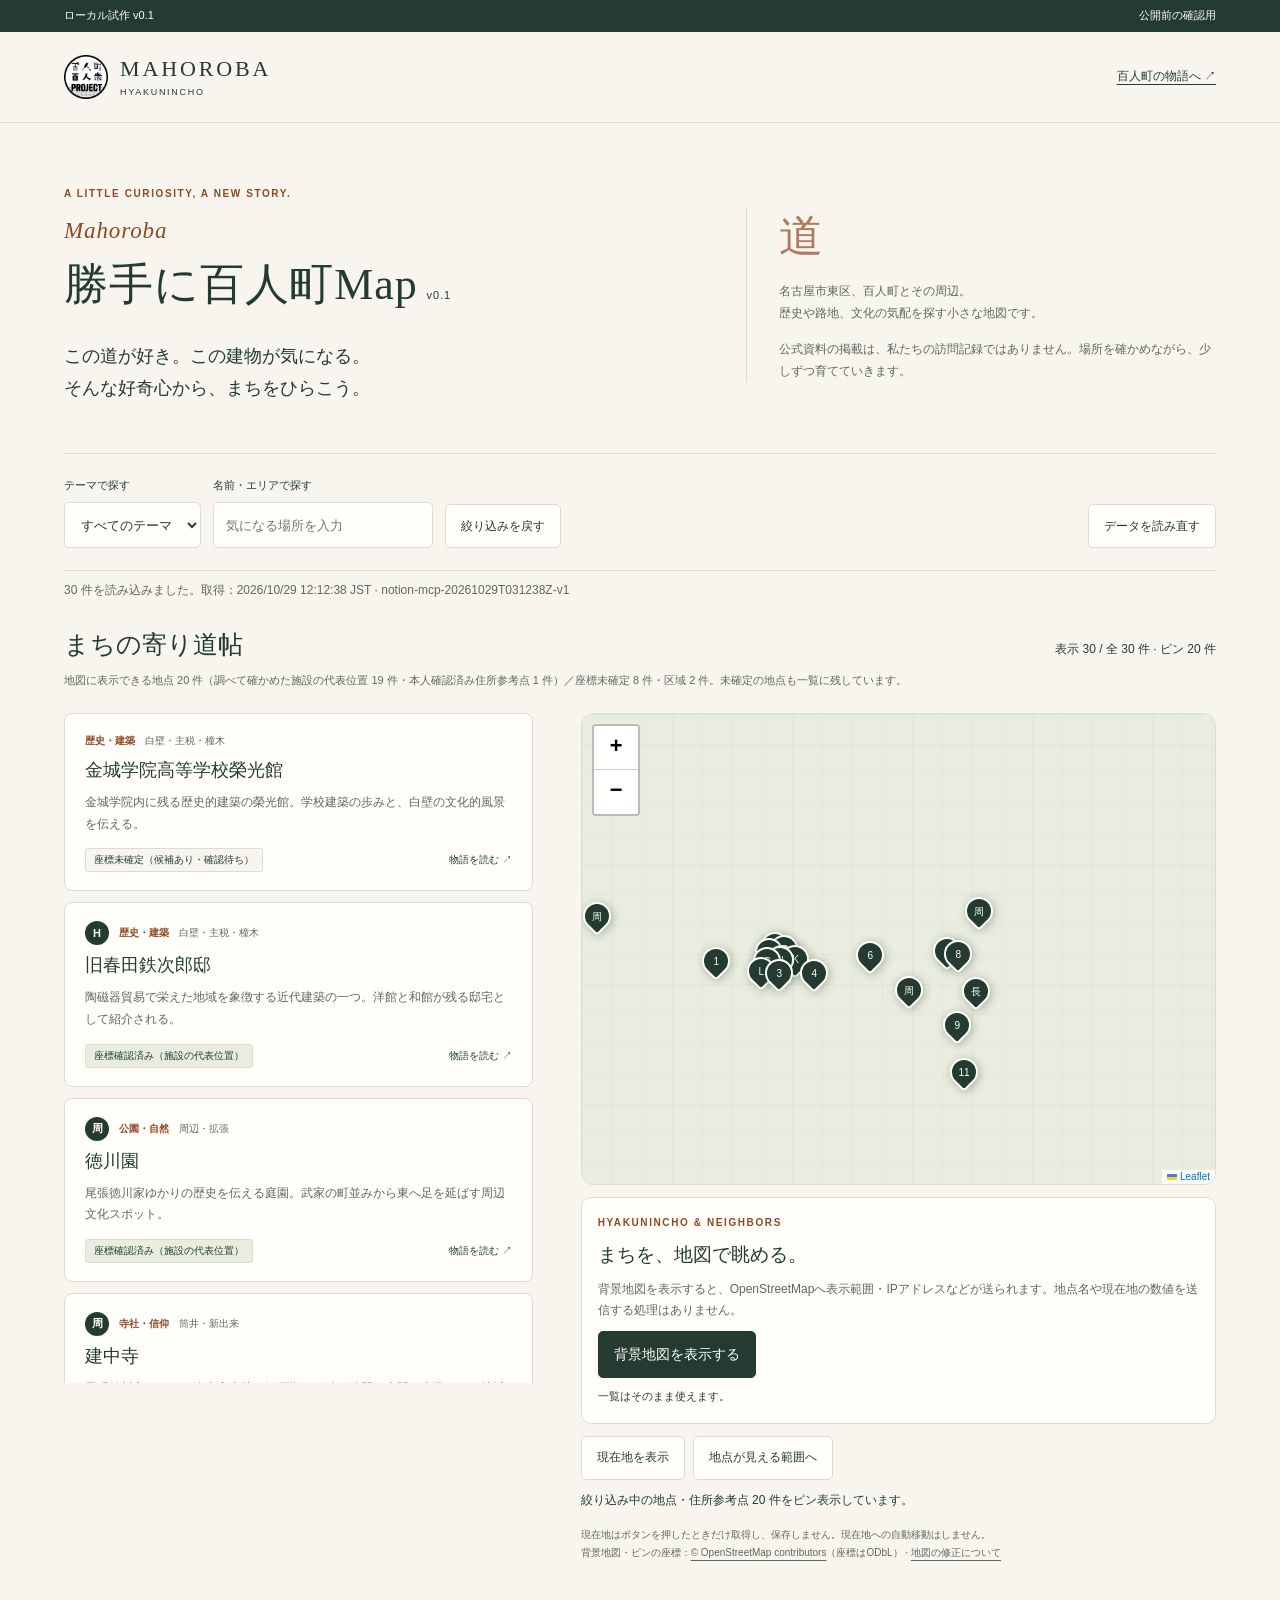
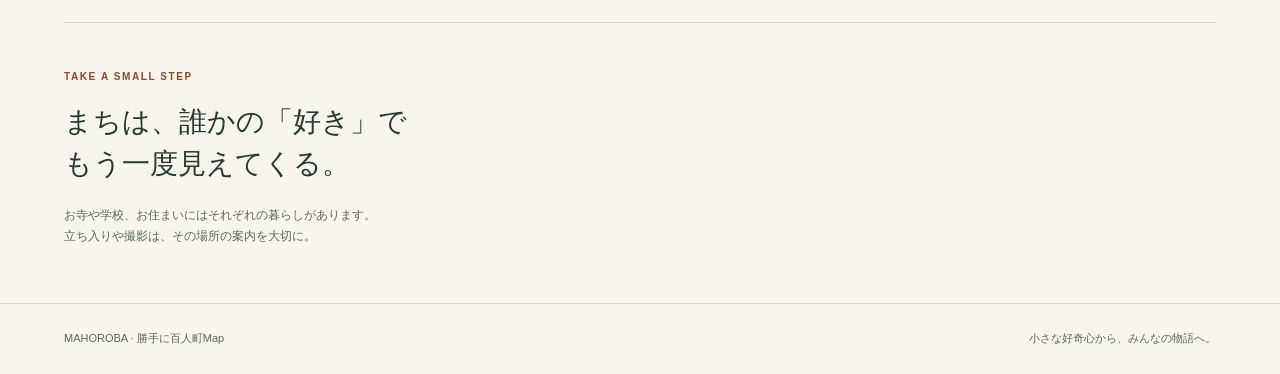
==== public/hyakunincho-map/index.html @ 564abd81 "初回アップロード（coords-05） 勝手に百人町Map のローカル確認版 coords-05 をリポジトリ化。 - public/hyakunincho-map：地図アプリ本体（30スポット・ピン" ====
<!doctype html>
<html lang="ja">
<head>
<meta charset="utf-8"><meta name="viewport" content="width=device-width,initial-scale=1"><meta name="robots" content="noindex,nofollow,noarchive"><meta name="referrer" content="strict-origin-when-cross-origin"><meta name="theme-color" content="#f7f5ed">
<meta http-equiv="Content-Security-Policy" content="default-src 'self'; script-src 'self'; style-src 'self' 'unsafe-inline'; img-src 'self' data: https://tile.openstreetmap.org; connect-src 'self'; object-src 'none'; base-uri 'none'; form-action 'none'">
<title>Mahoroba勝手に百人町Map v0.1</title>
<link rel="icon" href="../hyakunincho/assets/display-03.png"><link rel="stylesheet" href="../mahobura-map/vendor/leaflet.css"><link rel="stylesheet" href="style.css">
<script src="../mahobura-map/vendor/leaflet.js" defer></script><script src="app.js" type="module"></script>
</head>
<body>
<a class="skip" href="#explore">スポットを探す</a>
<div class="local-banner">ローカル試作 v0.1 <span>公開前の確認用</span></div>
<header><a class="brand" href="../hyakunincho/"><img src="../hyakunincho/assets/display-03.png" width="44" height="44" alt=""><span>MAHOROBA<small>HYAKUNINCHO</small></span></a><a href="../hyakunincho/">百人町の物語へ ↗</a></header>
<main>
<section class="intro"><div><p class="eyebrow">A LITTLE CURIOSITY, A NEW STORY.</p><h1><span>Mahoroba</span>勝手に百人町Map<small>v0.1</small></h1><p class="lead">この道が好き。この建物が気になる。<br>そんな好奇心から、まちをひらこう。</p></div><div class="intro-note"><span class="note-mark" aria-hidden="true">道</span><p>名古屋市東区、百人町とその周辺。<br>歴史や路地、文化の気配を探す小さな地図です。</p><p>公式資料の掲載は、私たちの訪問記録ではありません。場所を確かめながら、少しずつ育てていきます。</p></div></section>
<section id="explore" aria-label="スポットを探す">
<div class="toolbar"><div class="filters"><label for="theme">テーマで探す<select id="theme"><option value="">すべてのテーマ</option></select></label><label for="search">名前・エリアで探す<input type="search" id="search" placeholder="気になる場所を入力" maxlength="100"></label><button id="reset" type="button">絞り込みを戻す</button></div><button id="reload" type="button">データを読み直す</button></div>
<p id="load-status" role="status" aria-live="polite">スポットを読み込んでいます。</p>
<div class="summary"><h2>まちの寄り道帖</h2><p id="counts">— 件</p></div>
<p id="data-note" class="data-note"></p>
<div class="view-switch" aria-label="表示を切り替える"><button id="show-list" type="button" aria-pressed="true" aria-controls="list-panel">一覧</button><button id="show-map" type="button" aria-pressed="false" aria-controls="map-panel">地図</button></div>
<div class="explorer" data-view="list">
<section id="list-panel" aria-label="スポット一覧"><div id="spots"></div><div id="empty" hidden><h3>まだ見つかりませんでした。</h3><p>別のテーマや言葉で、もう一度探してみてください。</p><button id="empty-reset" type="button">すべてのスポットに戻す</button></div></section>
<section id="map-panel" aria-label="地図"><div class="map-shell"><div id="map" aria-label="百人町周辺の地図"></div></div><div class="map-consent" id="map-consent"><p class="eyebrow">HYAKUNINCHO & NEIGHBORS</p><h3>まちを、地図で眺める。</h3><p>背景地図を表示すると、OpenStreetMapへ表示範囲・IPアドレスなどが送られます。地点名や現在地の数値を送信する処理はありません。</p><button type="button" id="enable-map">背景地図を表示する</button><small>一覧はそのまま使えます。</small></div><div class="map-tools"><button type="button" id="locate">現在地を表示</button><button type="button" id="clear-location" hidden>現在地を消す・取得を取り消す</button><button type="button" id="fit">地点が見える範囲へ</button></div><p id="map-status" role="status">ピンは座標を確かめた地点だけに表示します。ピンの番号・記号は一覧のカードと同じです。</p><p id="location-status" role="status"></p><p class="map-footnote">現在地はボタンを押したときだけ取得し、保存しません。現在地への自動移動はしません。<br>背景地図・ピンの座標：<a href="https://www.openstreetmap.org/copyright" target="_blank" rel="noopener noreferrer">© OpenStreetMap contributors</a>（座標はODbL） · <a href="https://www.openstreetmap.org/fixthemap" target="_blank" rel="noopener noreferrer">地図の修正について</a></p></section>
</div>
</section>
<aside class="walking-note"><p class="eyebrow">TAKE A SMALL STEP</p><h2>まちは、誰かの「好き」で<br>もう一度見えてくる。</h2><p>お寺や学校、お住まいにはそれぞれの暮らしがあります。<br>立ち入りや撮影は、その場所の案内を大切に。</p></aside>
</main>
<dialog id="detail" aria-labelledby="detail-title"><div class="dialog-bar"><p class="eyebrow">A PLACE, A STORY.</p><button id="close-detail" type="button" aria-label="詳細カードを閉じる">閉じる ×</button></div><div id="detail-content"></div></dialog>
<noscript><p class="noscript">一覧の表示にはJavaScriptが必要です。ブラウザの設定をご確認ください。</p></noscript>
<footer>MAHOROBA · 勝手に百人町Map <span>小さな好奇心から、みんなの物語へ。</span></footer>
</body></html>
---- public/mahobura-map/vendor/leaflet.css ----
/* required styles */

.leaflet-pane,
.leaflet-tile,
.leaflet-marker-icon,
.leaflet-marker-shadow,
.leaflet-tile-container,
.leaflet-pane > svg,
.leaflet-pane > canvas,
.leaflet-zoom-box,
.leaflet-image-layer,
.leaflet-layer {
	position: absolute;
	left: 0;
	top: 0;
	}
.leaflet-container {
	overflow: hidden;
	}
.leaflet-tile,
.leaflet-marker-icon,
.leaflet-marker-shadow {
	-webkit-user-select: none;
	   -moz-user-select: none;
	        user-select: none;
	  -webkit-user-drag: none;
	}
/* Prevents IE11 from highlighting tiles in blue */
.leaflet-tile::selection {
	background: transparent;
}
/* Safari renders non-retina tile on retina better with this, but Chrome is worse */
.leaflet-safari .leaflet-tile {
	image-rendering: -webkit-optimize-contrast;
	}
/* hack that prevents hw layers "stretching" when loading new tiles */
.leaflet-safari .leaflet-tile-container {
	width: 1600px;
	height: 1600px;
	-webkit-transform-origin: 0 0;
	}
.leaflet-marker-icon,
.leaflet-marker-shadow {
	display: block;
	}
/* .leaflet-container svg: reset svg max-width decleration shipped in Joomla! (joomla.org) 3.x */
/* .leaflet-container img: map is broken in FF if you have max-width: 100% on tiles */
.leaflet-container .leaflet-overlay-pane svg {
	max-width: none !important;
	max-height: none !important;
	}
.leaflet-container .leaflet-marker-pane img,
.leaflet-container .leaflet-shadow-pane img,
.leaflet-container .leaflet-tile-pane img,
.leaflet-container img.leaflet-image-layer,
.leaflet-container .leaflet-tile {
	max-width: none !important;
	max-height: none !important;
	width: auto;
	padding: 0;
	}

.leaflet-container img.leaflet-tile {
	/* See: https://bugs.chromium.org/p/chromium/issues/detail?id=600120 */
	mix-blend-mode: plus-lighter;
}

.leaflet-container.leaflet-touch-zoom {
	-ms-touch-action: pan-x pan-y;
	touch-action: pan-x pan-y;
	}
.leaflet-container.leaflet-touch-drag {
	-ms-touch-action: pinch-zoom;
	/* Fallback for FF which doesn't support pinch-zoom */
	touch-action: none;
	touch-action: pinch-zoom;
}
.leaflet-container.leaflet-touch-drag.leaflet-touch-zoom {
	-ms-touch-action: none;
	touch-action: none;
}
.leaflet-container {
	-webkit-tap-highlight-color: transparent;
}
.leaflet-container a {
	-webkit-tap-highlight-color: rgba(51, 181, 229, 0.4);
}
.leaflet-tile {
	filter: inherit;
	visibility: hidden;
	}
.leaflet-tile-loaded {
	visibility: inherit;
	}
.leaflet-zoom-box {
	width: 0;
	height: 0;
	-moz-box-sizing: border-box;
	     box-sizing: border-box;
	z-index: 800;
	}
/* workaround for https://bugzilla.mozilla.org/show_bug.cgi?id=888319 */
.leaflet-overlay-pane svg {
	-moz-user-select: none;
	}

.leaflet-pane         { z-index: 400; }

.leaflet-tile-pane    { z-index: 200; }
.leaflet-overlay-pane { z-index: 400; }
.leaflet-shadow-pane  { z-index: 500; }
.leaflet-marker-pane  { z-index: 600; }
.leaflet-tooltip-pane   { z-index: 650; }
.leaflet-popup-pane   { z-index: 700; }

.leaflet-map-pane canvas { z-index: 100; }
.leaflet-map-pane svg    { z-index: 200; }

.leaflet-vml-shape {
	width: 1px;
	height: 1px;
	}
.lvml {
	behavior: url(#default#VML);
	display: inline-block;
	position: absolute;
	}


/* control positioning */

.leaflet-control {
	position: relative;
	z-index: 800;
	pointer-events: visiblePainted; /* IE 9-10 doesn't have auto */
	pointer-events: auto;
	}
.leaflet-top,
.leaflet-bottom {
	position: absolute;
	z-index: 1000;
	pointer-events: none;
	}
.leaflet-top {
	top: 0;
	}
.leaflet-right {
	right: 0;
	}
.leaflet-bottom {
	bottom: 0;
	}
.leaflet-left {
	left: 0;
	}
.leaflet-control {
	float: left;
	clear: both;
	}
.leaflet-right .leaflet-control {
	float: right;
	}
.leaflet-top .leaflet-control {
	margin-top: 10px;
	}
.leaflet-bottom .leaflet-control {
	margin-bottom: 10px;
	}
.leaflet-left .leaflet-control {
	margin-left: 10px;
	}
.leaflet-right .leaflet-control {
	margin-right: 10px;
	}


/* zoom and fade animations */

.leaflet-fade-anim .leaflet-popup {
	opacity: 0;
	-webkit-transition: opacity 0.2s linear;
	   -moz-transition: opacity 0.2s linear;
	        transition: opacity 0.2s linear;
	}
.leaflet-fade-anim .leaflet-map-pane .leaflet-popup {
	opacity: 1;
	}
.leaflet-zoom-animated {
	-webkit-transform-origin: 0 0;
	    -ms-transform-origin: 0 0;
	        transform-origin: 0 0;
	}
svg.leaflet-zoom-animated {
	will-change: transform;
}

.leaflet-zoom-anim .leaflet-zoom-animated {
	-webkit-transition: -webkit-transform 0.25s cubic-bezier(0,0,0.25,1);
	   -moz-transition:    -moz-transform 0.25s cubic-bezier(0,0,0.25,1);
	        transition:         transform 0.25s cubic-bezier(0,0,0.25,1);
	}
.leaflet-zoom-anim .leaflet-tile,
.leaflet-pan-anim .leaflet-tile {
	-webkit-transition: none;
	   -moz-transition: none;
	        transition: none;
	}

.leaflet-zoom-anim .leaflet-zoom-hide {
	visibility: hidden;
	}


/* cursors */

.leaflet-interactive {
	cursor: pointer;
	}
.leaflet-grab {
	cursor: -webkit-grab;
	cursor:    -moz-grab;
	cursor:         grab;
	}
.leaflet-crosshair,
.leaflet-crosshair .leaflet-interactive {
	cursor: crosshair;
	}
.leaflet-popup-pane,
.leaflet-control {
	cursor: auto;
	}
.leaflet-dragging .leaflet-grab,
.leaflet-dragging .leaflet-grab .leaflet-interactive,
.leaflet-dragging .leaflet-marker-draggable {
	cursor: move;
	cursor: -webkit-grabbing;
	cursor:    -moz-grabbing;
	cursor:         grabbing;
	}

/* marker & overlays interactivity */
.leaflet-marker-icon,
.leaflet-marker-shadow,
.leaflet-image-layer,
.leaflet-pane > svg path,
.leaflet-tile-container {
	pointer-events: none;
	}

.leaflet-marker-icon.leaflet-interactive,
.leaflet-image-layer.leaflet-interactive,
.leaflet-pane > svg path.leaflet-interactive,
svg.leaflet-image-layer.leaflet-interactive path {
	pointer-events: visiblePainted; /* IE 9-10 doesn't have auto */
	pointer-events: auto;
	}

/* visual tweaks */

.leaflet-container {
	background: #ddd;
	outline-offset: 1px;
	}
.leaflet-container a {
	color: #0078A8;
	}
.leaflet-zoom-box {
	border: 2px dotted #38f;
	background: rgba(255,255,255,0.5);
	}


/* general typography */
.leaflet-container {
	font-family: "Helvetica Neue", Arial, Helvetica, sans-serif;
	font-size: 12px;
	font-size: 0.75rem;
	line-height: 1.5;
	}


/* general toolbar styles */

.leaflet-bar {
	box-shadow: 0 1px 5px rgba(0,0,0,0.65);
	border-radius: 4px;
	}
.leaflet-bar a {
	background-color: #fff;
	border-bottom: 1px solid #ccc;
	width: 26px;
	height: 26px;
	line-height: 26px;
	display: block;
	text-align: center;
	text-decoration: none;
	color: black;
	}
.leaflet-bar a,
.leaflet-control-layers-toggle {
	background-position: 50% 50%;
	background-repeat: no-repeat;
	display: block;
	}
.leaflet-bar a:hover,
.leaflet-bar a:focus {
	background-color: #f4f4f4;
	}
.leaflet-bar a:first-child {
	border-top-left-radius: 4px;
	border-top-right-radius: 4px;
	}
.leaflet-bar a:last-child {
	border-bottom-left-radius: 4px;
	border-bottom-right-radius: 4px;
	border-bottom: none;
	}
.leaflet-bar a.leaflet-disabled {
	cursor: default;
	background-color: #f4f4f4;
	color: #bbb;
	}

.leaflet-touch .leaflet-bar a {
	width: 30px;
	height: 30px;
	line-height: 30px;
	}
.leaflet-touch .leaflet-bar a:first-child {
	border-top-left-radius: 2px;
	border-top-right-radius: 2px;
	}
.leaflet-touch .leaflet-bar a:last-child {
	border-bottom-left-radius: 2px;
	border-bottom-right-radius: 2px;
	}

/* zoom control */

.leaflet-control-zoom-in,
.leaflet-control-zoom-out {
	font: bold 18px 'Lucida Console', Monaco, monospace;
	text-indent: 1px;
	}

.leaflet-touch .leaflet-control-zoom-in, .leaflet-touch .leaflet-control-zoom-out  {
	font-size: 22px;
	}


/* layers control */

.leaflet-control-layers {
	box-shadow: 0 1px 5px rgba(0,0,0,0.4);
	background: #fff;
	border-radius: 5px;
	}
.leaflet-control-layers-toggle {
	background-image: url(images/layers.png);
	width: 36px;
	height: 36px;
	}
.leaflet-retina .leaflet-control-layers-toggle {
	background-image: url(images/layers-2x.png);
	background-size: 26px 26px;
	}
.leaflet-touch .leaflet-control-layers-toggle {
	width: 44px;
	height: 44px;
	}
.leaflet-control-layers .leaflet-control-layers-list,
.leaflet-control-layers-expanded .leaflet-control-layers-toggle {
	display: none;
	}
.leaflet-control-layers-expanded .leaflet-control-layers-list {
	display: block;
	position: relative;
	}
.leaflet-control-layers-expanded {
	padding: 6px 10px 6px 6px;
	color: #333;
	background: #fff;
	}
.leaflet-control-layers-scrollbar {
	overflow-y: scroll;
	overflow-x: hidden;
	padding-right: 5px;
	}
.leaflet-control-layers-selector {
	margin-top: 2px;
	position: relative;
	top: 1px;
	}
.leaflet-control-layers label {
	display: block;
	font-size: 13px;
	font-size: 1.08333em;
	}
.leaflet-control-layers-separator {
	height: 0;
	border-top: 1px solid #ddd;
	margin: 5px -10px 5px -6px;
	}

/* Default icon URLs */
.leaflet-default-icon-path { /* used only in path-guessing heuristic, see L.Icon.Default */
	background-image: url(images/marker-icon.png);
	}


/* attribution and scale controls */

.leaflet-container .leaflet-control-attribution {
	background: #fff;
	background: rgba(255, 255, 255, 0.8);
	margin: 0;
	}
.leaflet-control-attribution,
.leaflet-control-scale-line {
	padding: 0 5px;
	color: #333;
	line-height: 1.4;
	}
.leaflet-control-attribution a {
	text-decoration: none;
	}
.leaflet-control-attribution a:hover,
.leaflet-control-attribution a:focus {
	text-decoration: underline;
	}
.leaflet-attribution-flag {
	display: inline !important;
	vertical-align: baseline !important;
	width: 1em;
	height: 0.6669em;
	}
.leaflet-left .leaflet-control-scale {
	margin-left: 5px;
	}
.leaflet-bottom .leaflet-control-scale {
	margin-bottom: 5px;
	}
.leaflet-control-scale-line {
	border: 2px solid #777;
	border-top: none;
	line-height: 1.1;
	padding: 2px 5px 1px;
	white-space: nowrap;
	-moz-box-sizing: border-box;
	     box-sizing: border-box;
	background: rgba(255, 255, 255, 0.8);
	text-shadow: 1px 1px #fff;
	}
.leaflet-control-scale-line:not(:first-child) {
	border-top: 2px solid #777;
	border-bottom: none;
	margin-top: -2px;
	}
.leaflet-control-scale-line:not(:first-child):not(:last-child) {
	border-bottom: 2px solid #777;
	}

.leaflet-touch .leaflet-control-attribution,
.leaflet-touch .leaflet-control-layers,
.leaflet-touch .leaflet-bar {
	box-shadow: none;
	}
.leaflet-touch .leaflet-control-layers,
.leaflet-touch .leaflet-bar {
	border: 2px solid rgba(0,0,0,0.2);
	background-clip: padding-box;
	}


/* popup */

.leaflet-popup {
	position: absolute;
	text-align: center;
	margin-bottom: 20px;
	}
.leaflet-popup-content-wrapper {
	padding: 1px;
	text-align: left;
	border-radius: 12px;
	}
.leaflet-popup-content {
	margin: 13px 24px 13px 20px;
	line-height: 1.3;
	font-size: 13px;
	font-size: 1.08333em;
	min-height: 1px;
	}
.leaflet-popup-content p {
	margin: 17px 0;
	margin: 1.3em 0;
	}
.leaflet-popup-tip-container {
	width: 40px;
	height: 20px;
	position: absolute;
	left: 50%;
	margin-top: -1px;
	margin-left: -20px;
	overflow: hidden;
	pointer-events: none;
	}
.leaflet-popup-tip {
	width: 17px;
	height: 17px;
	padding: 1px;

	margin: -10px auto 0;
	pointer-events: auto;

	-webkit-transform: rotate(45deg);
	   -moz-transform: rotate(45deg);
	    -ms-transform: rotate(45deg);
	        transform: rotate(45deg);
	}
.leaflet-popup-content-wrapper,
.leaflet-popup-tip {
	background: white;
	color: #333;
	box-shadow: 0 3px 14px rgba(0,0,0,0.4);
	}
.leaflet-container a.leaflet-popup-close-button {
	position: absolute;
	top: 0;
	right: 0;
	border: none;
	text-align: center;
	width: 24px;
	height: 24px;
	font: 16px/24px Tahoma, Verdana, sans-serif;
	color: #757575;
	text-decoration: none;
	background: transparent;
	}
.leaflet-container a.leaflet-popup-close-button:hover,
.leaflet-container a.leaflet-popup-close-button:focus {
	color: #585858;
	}
.leaflet-popup-scrolled {
	overflow: auto;
	}

.leaflet-oldie .leaflet-popup-content-wrapper {
	-ms-zoom: 1;
	}
.leaflet-oldie .leaflet-popup-tip {
	width: 24px;
	margin: 0 auto;

	-ms-filter: "progid:DXImageTransform.Microsoft.Matrix(M11=0.70710678, M12=0.70710678, M21=-0.70710678, M22=0.70710678)";
	filter: progid:DXImageTransform.Microsoft.Matrix(M11=0.70710678, M12=0.70710678, M21=-0.70710678, M22=0.70710678);
	}

.leaflet-oldie .leaflet-control-zoom,
.leaflet-oldie .leaflet-control-layers,
.leaflet-oldie .leaflet-popup-content-wrapper,
.leaflet-oldie .leaflet-popup-tip {
	border: 1px solid #999;
	}


/* div icon */

.leaflet-div-icon {
	background: #fff;
	border: 1px solid #666;
	}


/* Tooltip */
/* Base styles for the element that has a tooltip */
.leaflet-tooltip {
	position: absolute;
	padding: 6px;
	background-color: #fff;
	border: 1px solid #fff;
	border-radius: 3px;
	color: #222;
	white-space: nowrap;
	-webkit-user-select: none;
	-moz-user-select: none;
	-ms-user-select: none;
	user-select: none;
	pointer-events: none;
	box-shadow: 0 1px 3px rgba(0,0,0,0.4);
	}
.leaflet-tooltip.leaflet-interactive {
	cursor: pointer;
	pointer-events: auto;
	}
.leaflet-tooltip-top:before,
.leaflet-tooltip-bottom:before,
.leaflet-tooltip-left:before,
.leaflet-tooltip-right:before {
	position: absolute;
	pointer-events: none;
	border: 6px solid transparent;
	background: transparent;
	content: "";
	}

/* Directions */

.leaflet-tooltip-bottom {
	margin-top: 6px;
}
.leaflet-tooltip-top {
	margin-top: -6px;
}
.leaflet-tooltip-bottom:before,
.leaflet-tooltip-top:before {
	left: 50%;
	margin-left: -6px;
	}
.leaflet-tooltip-top:before {
	bottom: 0;
	margin-bottom: -12px;
	border-top-color: #fff;
	}
.leaflet-tooltip-bottom:before {
	top: 0;
	margin-top: -12px;
	margin-left: -6px;
	border-bottom-color: #fff;
	}
.leaflet-tooltip-left {
	margin-left: -6px;
}
.leaflet-tooltip-right {
	margin-left: 6px;
}
.leaflet-tooltip-left:before,
.leaflet-tooltip-right:before {
	top: 50%;
	margin-top: -6px;
	}
.leaflet-tooltip-left:before {
	right: 0;
	margin-right: -12px;
	border-left-color: #fff;
	}
.leaflet-tooltip-right:before {
	left: 0;
	margin-left: -12px;
	border-right-color: #fff;
	}

/* Printing */

@media print {
	/* Prevent printers from removing background-images of controls. */
	.leaflet-control {
		-webkit-print-color-adjust: exact;
		print-color-adjust: exact;
		}
	}
---- public/hyakunincho-map/style.css ----
:root{--paper:#f7f5ed;--white:#fffefa;--ink:#243b31;--muted:#5e685e;--line:#d9ded1;--accent:#914724;--soft:#e9eddf;--serif:'Hiragino Mincho ProN','Yu Mincho',Georgia,serif;--sans:'Hiragino Kaku Gothic ProN','Yu Gothic',Meiryo,sans-serif}*{box-sizing:border-box}body{margin:0;background:var(--paper);color:var(--ink);font-family:var(--sans);font-size:14px;line-height:1.8}button,input,select{font:inherit;color:inherit}button,a,input,select{-webkit-tap-highlight-color:transparent}button{cursor:pointer;background:var(--white);border:1px solid var(--line);padding:10px 15px;min-height:44px;border-radius:5px}button:hover{background:var(--soft)}button:disabled{cursor:wait;opacity:.65}a{color:inherit;text-underline-offset:4px}button:focus-visible,a:focus-visible,input:focus-visible,select:focus-visible{outline:3px solid var(--accent);outline-offset:3px}[hidden]{display:none!important}.skip{position:fixed;left:12px;top:-100px;z-index:2000;background:var(--white);padding:10px}.skip:focus{top:10px}.local-banner{background:var(--ink);color:var(--white);padding:6px 5%;font-size:11px;display:flex;justify-content:space-between}header{display:flex;justify-content:space-between;align-items:center;padding:23px 5%;border-bottom:1px solid var(--line);gap:20px}header>a:last-child{font-size:12px;min-height:44px;display:flex;align-items:center}.brand{display:flex;gap:12px;align-items:center;text-decoration:none;font:22px Georgia,serif;letter-spacing:.13em}.brand img{width:44px;height:44px}.brand small{display:block;font:9px var(--sans);letter-spacing:.19em;margin-top:5px}main{max-width:1320px;padding:0 5%;margin:auto}h1,h2,h3,p{margin:0}h1,h2,h3{font-family:var(--serif);font-weight:500;line-height:1.5}h1{font-size:clamp(25px,3.5vw,44px);letter-spacing:.02em}h1 span{display:block;font:italic 23px Georgia,serif;margin-bottom:8px;color:var(--accent)}h1 small{font:11px var(--sans);margin-left:9px;white-space:nowrap}.intro{display:grid;grid-template-columns:1.3fr 1fr;gap:70px;padding:62px 0 48px;align-items:center}.eyebrow{font-size:10px;letter-spacing:.16em;font-weight:700;color:var(--accent);margin-bottom:15px}.lead{font-family:var(--serif);font-size:18px;margin-top:22px}.intro-note{border-left:1px solid var(--line);padding-left:32px;position:relative;font-size:12px;color:var(--muted)}.intro-note p+p{margin-top:15px}.note-mark{display:block;font:44px var(--serif);color:var(--accent);opacity:.7;margin-bottom:15px}.toolbar{border-block:1px solid var(--line);display:flex;align-items:end;justify-content:space-between;padding:22px 0;gap:15px}.filters{display:flex;gap:12px;align-items:end}.filters label{font-size:11px;display:grid;gap:7px}input,select{display:block;min-height:46px;min-width:0;background:var(--white);border:1px solid var(--line);border-radius:5px;padding:9px 12px;font-size:13px}select{max-width:100%}input{width:220px}.toolbar button{font-size:12px;white-space:nowrap}#load-status{font-size:12px;padding:9px 0;min-height:39px;color:var(--muted)}.summary{display:flex;justify-content:space-between;align-items:baseline;gap:20px;margin-top:15px}.summary h2{font-size:25px}.summary p{font-size:12px;white-space:nowrap}.data-note{font-size:11px;margin:8px 0 22px;color:var(--muted)}.explorer{display:grid;grid-template-columns:minmax(0,1fr) minmax(0,1.3fr);gap:28px;align-items:start}#list-panel{min-width:0}#spots{display:grid;gap:11px}.spot{display:block;text-align:left;width:100%;border:1px solid var(--line);background:var(--white);padding:18px 20px;border-radius:8px;position:relative}.spot[aria-current=true]{border:2px solid var(--accent);padding:17px 19px}.spot-top{display:flex;gap:10px;align-items:center;flex-wrap:wrap;font-size:10px;color:var(--muted);margin-bottom:7px}.theme{color:var(--accent);font-weight:700}.spot h3{font-size:18px;padding-right:15px;overflow-wrap:anywhere}.spot-description{font-size:12px;color:var(--muted);margin-top:8px;display:-webkit-box;-webkit-box-orient:vertical;-webkit-line-clamp:2;overflow:hidden}.spot-bottom{display:flex;justify-content:space-between;align-items:center;gap:12px;margin-top:13px;font-size:10px}.status{border:1px solid var(--line);padding:2px 8px;border-radius:3px;background:var(--paper)}.status.verified{background:var(--soft)}#map-panel{position:sticky;top:20px;min-width:0}.map-shell{position:relative;border:1px solid var(--line);border-radius:12px;overflow:hidden}#map{height:470px;width:100%;z-index:0;background-color:#e9eddf;background-image:linear-gradient(#d9ded16b 1px,transparent 1px),linear-gradient(90deg,#d9ded16b 1px,transparent 1px);background-size:30px 30px}.map-consent{position:absolute;inset:65px 35px;z-index:500;background:#fffefaed;border:1px solid var(--line);padding:26px;display:flex;flex-direction:column;align-items:start;justify-content:center;border-radius:10px;gap:12px}.map-consent .eyebrow{margin:0}.map-consent h3{font-size:23px}.map-consent p:not(.eyebrow){font-size:12px;color:var(--muted)}#enable-map{background:var(--ink);color:var(--white);border-color:var(--ink)}.map-consent small{font-size:10px}.map-tools{display:flex;flex-wrap:wrap;gap:8px;margin-top:12px}.map-tools button{font-size:12px}#map-status,#location-status{font-size:12px;margin-top:10px}.map-footnote{font-size:10px;color:var(--muted);margin-top:14px}.view-switch{display:none}#empty{padding:40px 20px;background:var(--soft);border-radius:8px}#empty h3{font-size:22px}#empty p{margin:15px 0;font-size:13px}.walking-note{margin:60px 0 0;padding:45px 0 55px;border-top:1px solid var(--line)}.walking-note h2{font-size:28px}.walking-note>p:last-child{font-size:12px;color:var(--muted);margin-top:20px}footer{display:flex;justify-content:space-between;padding:25px 5%;border-top:1px solid var(--line);font-size:11px;color:var(--muted);gap:20px}dialog{width:min(580px,calc(100% - 30px));max-height:85dvh;padding:27px;border:1px solid var(--line);border-radius:14px;background:var(--white);color:var(--ink)}dialog::backdrop{background:#16261ee0}.dialog-bar{display:flex;justify-content:space-between;align-items:center;gap:15px;margin-bottom:24px}.dialog-bar .eyebrow{margin:0}#close-detail{font-size:12px}#detail-title{font-size:27px;overflow-wrap:anywhere}.detail-tags{font-size:12px;color:var(--accent);margin:12px 0}.detail-description{font-size:14px;margin:18px 0}.detail-facts{background:var(--paper);padding:16px;border-radius:7px;font-size:12px}.detail-facts p+p{margin-top:9px}.detail-facts ul{padding-left:20px;margin:7px 0}.detail-source{margin:18px 0;display:inline-flex;align-items:center;min-height:44px;font-size:12px}.detail-map{display:block;background:var(--ink);color:var(--white);width:100%}.leaflet-control-zoom a{width:44px!important;height:44px!important;line-height:44px!important}.leaflet-control-attribution{font-size:10px!important}.spot-pin{border:0;background:none}.pin-dot{display:grid;place-items:center;width:44px;height:44px;background:var(--ink);color:var(--white);border:3px solid var(--white);border-radius:50% 50% 50% 4px;transform:rotate(-45deg);box-shadow:0 2px 10px #243b3155}.pin-dot span{transform:rotate(45deg);font-size:12px}.spot-pin.selected .pin-dot{background:var(--accent);box-shadow:0 0 0 4px #91472444}.noscript{padding:30px}#map:focus-visible{outline:3px solid var(--accent);outline-offset:-3px}
@media(min-width:761px){#list-panel{max-height:670px;overflow:auto;scrollbar-gutter:stable;padding-right:5px}}@media(max-width:1000px){.intro{gap:35px}.toolbar{align-items:stretch;flex-direction:column}.toolbar>button{align-self:flex-end}.filters{flex-wrap:wrap}input{width:240px}.explorer{gap:18px;grid-template-columns:minmax(0,1fr) minmax(0,1fr)}.map-consent{inset:50px 16px;padding:20px}}@media(max-width:760px){main{padding:0 20px}header{padding:18px 20px}.brand{font-size:18px}.brand img{width:37px;height:37px}header>a:last-child{font-size:10px}.intro{display:block;padding:36px 0 29px}h1{font-size:28px}h1 span{font-size:21px}h1 small{font-size:10px}.eyebrow{font-size:9px}.lead{font-size:17px;margin-top:17px}.intro-note{margin-top:25px;padding-left:16px;font-size:11px}.note-mark{display:none}.intro-note p+p{margin-top:9px}.toolbar{padding:18px 0;gap:12px}.filters{display:grid;grid-template-columns:1fr 1fr;gap:10px}.filters label{min-width:0}input{width:100%}.filters button{grid-column:1/3;justify-self:start;font-size:11px}.toolbar>button{font-size:11px;align-self:start}.summary{display:block;margin-top:14px}.summary h2{font-size:24px}.summary p{font-size:11px;margin-top:7px}.data-note{margin-bottom:15px}.view-switch{display:grid;grid-template-columns:1fr 1fr;margin:15px 0;gap:8px}.view-switch button[aria-pressed=true]{background:var(--ink);color:var(--white);border-color:var(--ink)}.explorer{display:block}.explorer[data-view=list] #map-panel,.explorer[data-view=map] #list-panel{display:none}#map-panel{position:static}#map{height:420px}.map-consent{inset:60px 18px;padding:20px}.map-consent h3{font-size:21px}.spot{padding:17px}.spot[aria-current=true]{padding:16px}.spot h3{font-size:18px}.walking-note{margin-top:35px;padding:32px 0}.walking-note h2{font-size:25px}footer{flex-direction:column;gap:7px;padding:23px 20px}dialog{padding:22px}.dialog-bar{margin-bottom:18px}#detail-title{font-size:24px}}@media(prefers-reduced-motion:reduce){*{scroll-behavior:auto!important}}

.detail-artwork{margin:18px 0 22px;padding:0;background:var(--paper);border:1px solid var(--line);border-radius:8px;overflow:hidden}.detail-artwork img{display:block;width:100%;height:auto;object-fit:contain}.detail-artwork figcaption{font-size:11px;color:var(--accent);padding:11px 14px 0}.artwork-note{font-size:10px;color:var(--muted);line-height:1.7;padding:7px 14px 13px}#detail:has(.detail-artwork){max-height:92dvh}

.detail-artwork img{width:auto;max-width:100%;max-height:58dvh;height:auto;object-fit:contain;margin-inline:auto}.dialog-bar{position:sticky;top:0;background:var(--white);z-index:2;padding-block:4px}

/* Keep reference pins usable before opting into external background tiles. */
.map-consent{position:static;inset:auto;margin:12px 0 0;padding:16px;gap:9px}.map-consent h3{font-size:19px}.map-consent small{font-size:11px}

/* Researched pins (2026-10-29): the list card carries the same label as its map pin. */
.pin-badge{display:inline-grid;place-items:center;min-width:24px;height:24px;padding:0 6px;border-radius:12px;background:var(--ink);color:var(--white);font-size:11px;font-weight:700;line-height:1}
.spot[aria-current=true] .pin-badge{background:var(--accent)}
/* Zoomed out, neighbouring buildings are ~20m apart: shrink pins so each stays visible. Full 44px targets return from zoom 17. */
#map[data-zoom=far] .spot-pin{width:28px!important;height:28px!important;margin-left:-14px!important;margin-top:-27px!important}
#map[data-zoom=far] .pin-dot{width:28px;height:28px;border-width:2px}
#map[data-zoom=far] .pin-dot span{font-size:10px}
.spot-pin.selected{z-index:1000!important}
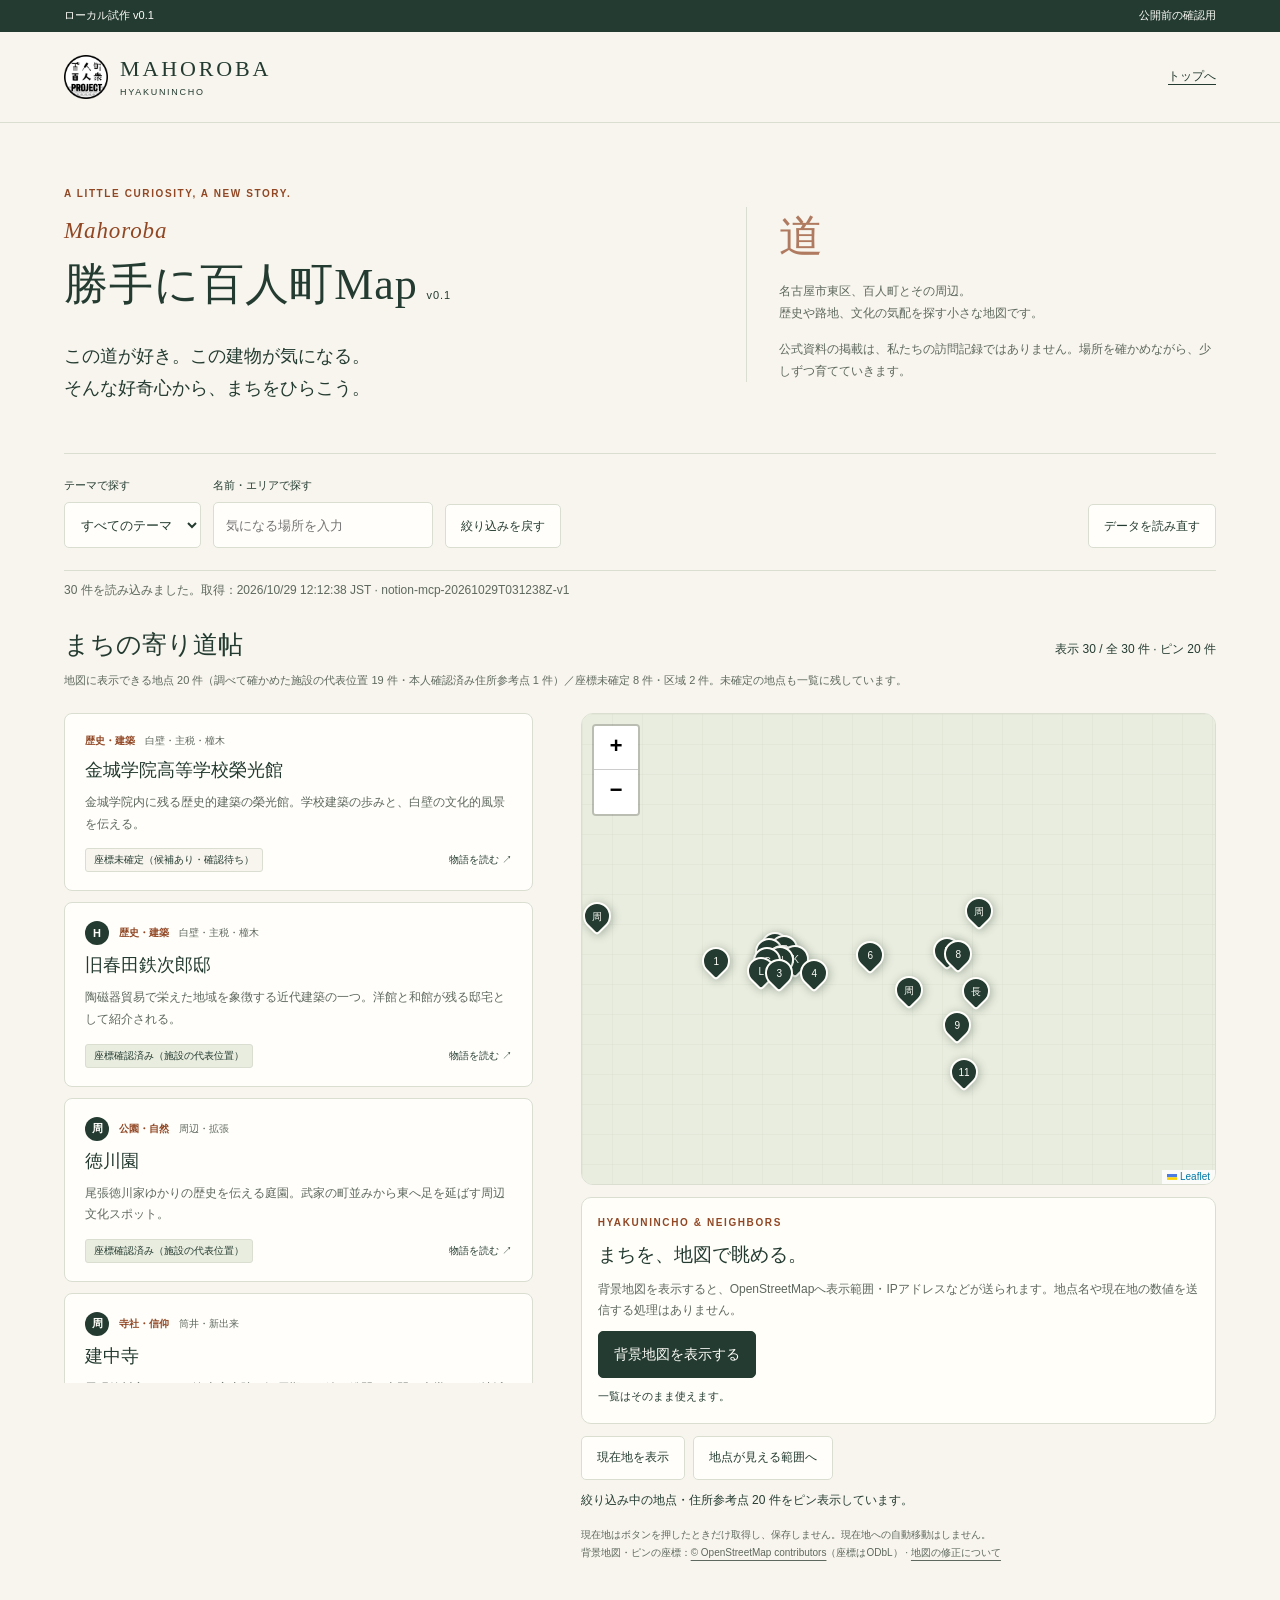
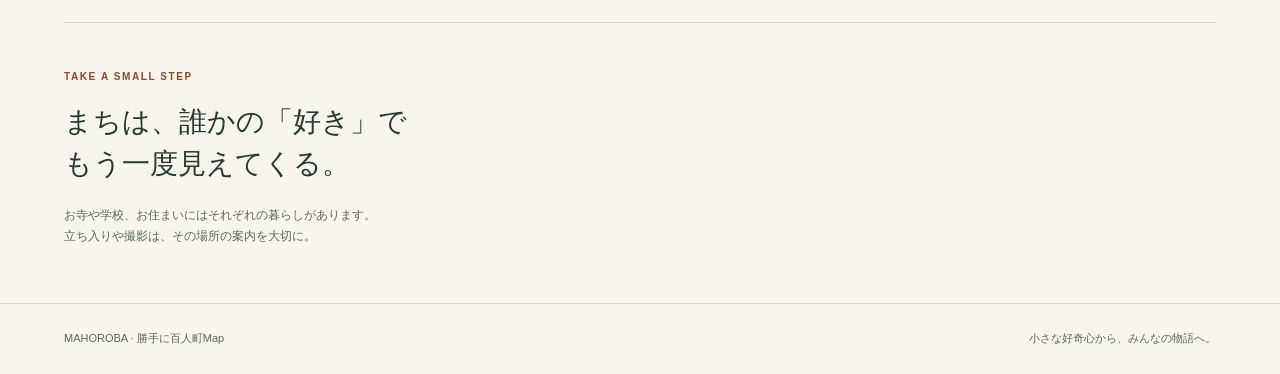
==== commit 24890c82: "GitHub Pagesで公開できるようにする - public/ を配信する GitHub Actions ワークフローを追加（main への push・手動実行。データ試験が通ったときだけ公開） " ====
--- a/public/hyakunincho-map/index.html
+++ b/public/hyakunincho-map/index.html
@@ -1,7 +1,7 @@
 <!doctype html>
 <html lang="ja">
 <head>
-<meta charset="utf-8"><meta name="viewport" content="width=device-width,initial-scale=1"><meta name="robots" content="noindex,nofollow,noarchive"><meta name="referrer" content="strict-origin-when-cross-origin"><meta name="theme-color" content="#f7f5ed">
+<meta charset="utf-8"><meta name="viewport" content="width=device-width,initial-scale=1"><meta name="referrer" content="strict-origin-when-cross-origin"><meta name="theme-color" content="#f7f5ed">
 <meta http-equiv="Content-Security-Policy" content="default-src 'self'; script-src 'self'; style-src 'self' 'unsafe-inline'; img-src 'self' data: https://tile.openstreetmap.org; connect-src 'self'; object-src 'none'; base-uri 'none'; form-action 'none'">
 <title>Mahoroba勝手に百人町Map v0.1</title>
 <link rel="icon" href="../hyakunincho/assets/display-03.png"><link rel="stylesheet" href="../mahobura-map/vendor/leaflet.css"><link rel="stylesheet" href="style.css">
@@ -10,7 +10,7 @@
 <body>
 <a class="skip" href="#explore">スポットを探す</a>
 <div class="local-banner">ローカル試作 v0.1 <span>公開前の確認用</span></div>
-<header><a class="brand" href="../hyakunincho/"><img src="../hyakunincho/assets/display-03.png" width="44" height="44" alt=""><span>MAHOROBA<small>HYAKUNINCHO</small></span></a><a href="../hyakunincho/">百人町の物語へ ↗</a></header>
+<header><a class="brand" href="../"><img src="../hyakunincho/assets/display-03.png" width="44" height="44" alt=""><span>MAHOROBA<small>HYAKUNINCHO</small></span></a><a href="../">トップへ</a></header>
 <main>
 <section class="intro"><div><p class="eyebrow">A LITTLE CURIOSITY, A NEW STORY.</p><h1><span>Mahoroba</span>勝手に百人町Map<small>v0.1</small></h1><p class="lead">この道が好き。この建物が気になる。<br>そんな好奇心から、まちをひらこう。</p></div><div class="intro-note"><span class="note-mark" aria-hidden="true">道</span><p>名古屋市東区、百人町とその周辺。<br>歴史や路地、文化の気配を探す小さな地図です。</p><p>公式資料の掲載は、私たちの訪問記録ではありません。場所を確かめながら、少しずつ育てていきます。</p></div></section>
 <section id="explore" aria-label="スポットを探す">
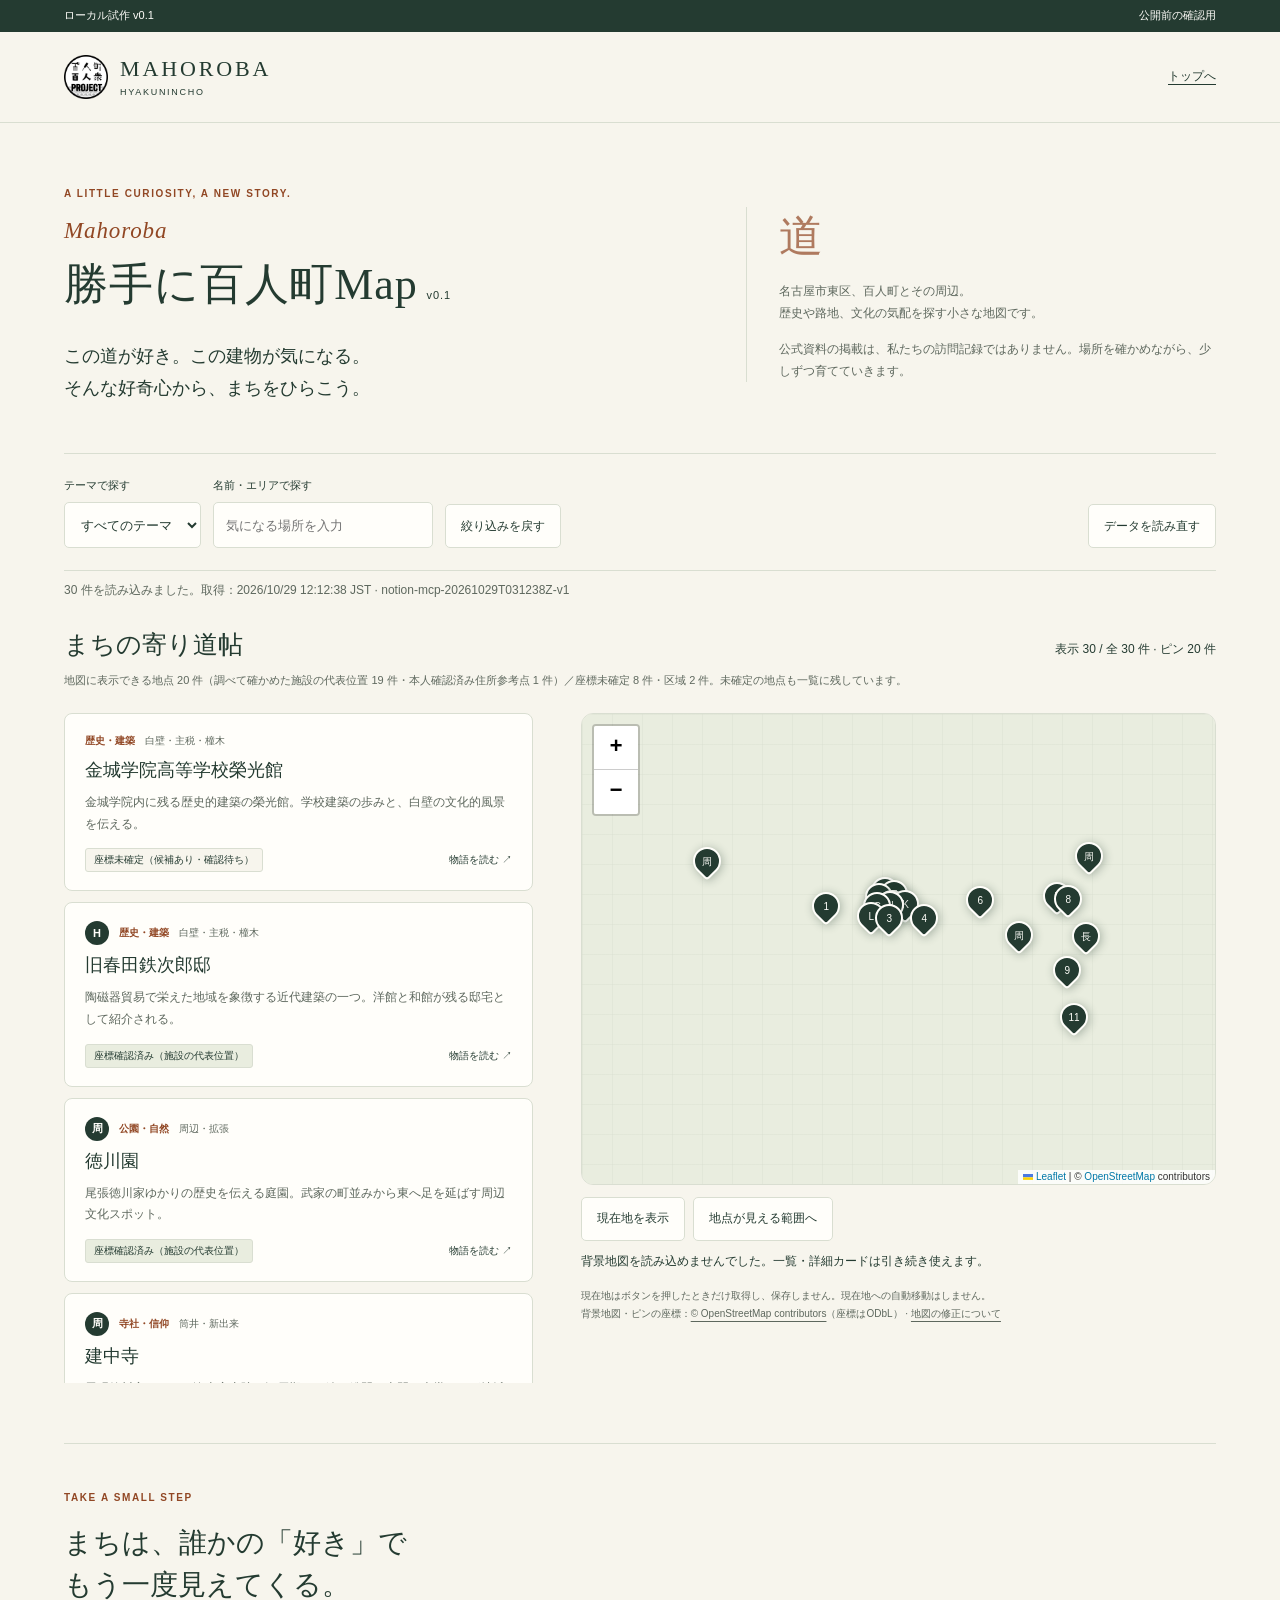
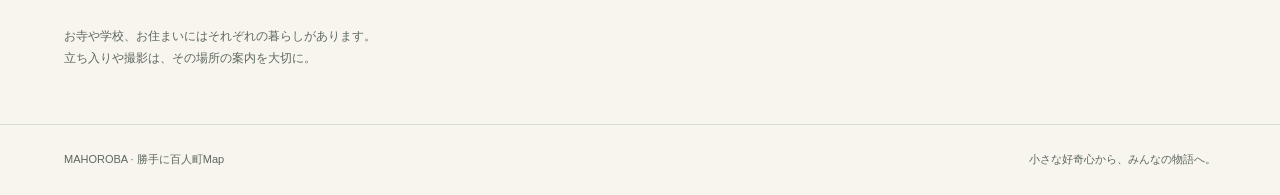
==== commit b331f757: "スマホで最初から地図を表示し、背景地図も最初から出す - 背景地図（OpenStreetMap）の同意ボタンを廃止し、読み込み時から表示 - スマホ幅では「地図」を初期表示にし、切り替えボタンを地図→" ====
--- a/public/hyakunincho-map/index.html
+++ b/public/hyakunincho-map/index.html
@@ -18,10 +18,10 @@
 <p id="load-status" role="status" aria-live="polite">スポットを読み込んでいます。</p>
 <div class="summary"><h2>まちの寄り道帖</h2><p id="counts">— 件</p></div>
 <p id="data-note" class="data-note"></p>
-<div class="view-switch" aria-label="表示を切り替える"><button id="show-list" type="button" aria-pressed="true" aria-controls="list-panel">一覧</button><button id="show-map" type="button" aria-pressed="false" aria-controls="map-panel">地図</button></div>
-<div class="explorer" data-view="list">
+<div class="view-switch" aria-label="表示を切り替える"><button id="show-map" type="button" aria-pressed="true" aria-controls="map-panel">地図</button><button id="show-list" type="button" aria-pressed="false" aria-controls="list-panel">一覧</button></div>
+<div class="explorer" data-view="map">
 <section id="list-panel" aria-label="スポット一覧"><div id="spots"></div><div id="empty" hidden><h3>まだ見つかりませんでした。</h3><p>別のテーマや言葉で、もう一度探してみてください。</p><button id="empty-reset" type="button">すべてのスポットに戻す</button></div></section>
-<section id="map-panel" aria-label="地図"><div class="map-shell"><div id="map" aria-label="百人町周辺の地図"></div></div><div class="map-consent" id="map-consent"><p class="eyebrow">HYAKUNINCHO & NEIGHBORS</p><h3>まちを、地図で眺める。</h3><p>背景地図を表示すると、OpenStreetMapへ表示範囲・IPアドレスなどが送られます。地点名や現在地の数値を送信する処理はありません。</p><button type="button" id="enable-map">背景地図を表示する</button><small>一覧はそのまま使えます。</small></div><div class="map-tools"><button type="button" id="locate">現在地を表示</button><button type="button" id="clear-location" hidden>現在地を消す・取得を取り消す</button><button type="button" id="fit">地点が見える範囲へ</button></div><p id="map-status" role="status">ピンは座標を確かめた地点だけに表示します。ピンの番号・記号は一覧のカードと同じです。</p><p id="location-status" role="status"></p><p class="map-footnote">現在地はボタンを押したときだけ取得し、保存しません。現在地への自動移動はしません。<br>背景地図・ピンの座標：<a href="https://www.openstreetmap.org/copyright" target="_blank" rel="noopener noreferrer">© OpenStreetMap contributors</a>（座標はODbL） · <a href="https://www.openstreetmap.org/fixthemap" target="_blank" rel="noopener noreferrer">地図の修正について</a></p></section>
+<section id="map-panel" aria-label="地図"><div class="map-shell"><div id="map" aria-label="百人町周辺の地図"></div></div><div class="map-tools"><button type="button" id="locate">現在地を表示</button><button type="button" id="clear-location" hidden>現在地を消す・取得を取り消す</button><button type="button" id="fit">地点が見える範囲へ</button></div><p id="map-status" role="status">ピンは座標を確かめた地点だけに表示します。ピンの番号・記号は一覧のカードと同じです。</p><p id="location-status" role="status"></p><p class="map-footnote">現在地はボタンを押したときだけ取得し、保存しません。現在地への自動移動はしません。<br>背景地図・ピンの座標：<a href="https://www.openstreetmap.org/copyright" target="_blank" rel="noopener noreferrer">© OpenStreetMap contributors</a>（座標はODbL） · <a href="https://www.openstreetmap.org/fixthemap" target="_blank" rel="noopener noreferrer">地図の修正について</a></p></section>
 </div>
 </section>
 <aside class="walking-note"><p class="eyebrow">TAKE A SMALL STEP</p><h2>まちは、誰かの「好き」で<br>もう一度見えてくる。</h2><p>お寺や学校、お住まいにはそれぞれの暮らしがあります。<br>立ち入りや撮影は、その場所の案内を大切に。</p></aside>
--- a/public/hyakunincho-map/style.css
+++ b/public/hyakunincho-map/style.css
@@ -1,12 +1,12 @@
-:root{--paper:#f7f5ed;--white:#fffefa;--ink:#243b31;--muted:#5e685e;--line:#d9ded1;--accent:#914724;--soft:#e9eddf;--serif:'Hiragino Mincho ProN','Yu Mincho',Georgia,serif;--sans:'Hiragino Kaku Gothic ProN','Yu Gothic',Meiryo,sans-serif}*{box-sizing:border-box}body{margin:0;background:var(--paper);color:var(--ink);font-family:var(--sans);font-size:14px;line-height:1.8}button,input,select{font:inherit;color:inherit}button,a,input,select{-webkit-tap-highlight-color:transparent}button{cursor:pointer;background:var(--white);border:1px solid var(--line);padding:10px 15px;min-height:44px;border-radius:5px}button:hover{background:var(--soft)}button:disabled{cursor:wait;opacity:.65}a{color:inherit;text-underline-offset:4px}button:focus-visible,a:focus-visible,input:focus-visible,select:focus-visible{outline:3px solid var(--accent);outline-offset:3px}[hidden]{display:none!important}.skip{position:fixed;left:12px;top:-100px;z-index:2000;background:var(--white);padding:10px}.skip:focus{top:10px}.local-banner{background:var(--ink);color:var(--white);padding:6px 5%;font-size:11px;display:flex;justify-content:space-between}header{display:flex;justify-content:space-between;align-items:center;padding:23px 5%;border-bottom:1px solid var(--line);gap:20px}header>a:last-child{font-size:12px;min-height:44px;display:flex;align-items:center}.brand{display:flex;gap:12px;align-items:center;text-decoration:none;font:22px Georgia,serif;letter-spacing:.13em}.brand img{width:44px;height:44px}.brand small{display:block;font:9px var(--sans);letter-spacing:.19em;margin-top:5px}main{max-width:1320px;padding:0 5%;margin:auto}h1,h2,h3,p{margin:0}h1,h2,h3{font-family:var(--serif);font-weight:500;line-height:1.5}h1{font-size:clamp(25px,3.5vw,44px);letter-spacing:.02em}h1 span{display:block;font:italic 23px Georgia,serif;margin-bottom:8px;color:var(--accent)}h1 small{font:11px var(--sans);margin-left:9px;white-space:nowrap}.intro{display:grid;grid-template-columns:1.3fr 1fr;gap:70px;padding:62px 0 48px;align-items:center}.eyebrow{font-size:10px;letter-spacing:.16em;font-weight:700;color:var(--accent);margin-bottom:15px}.lead{font-family:var(--serif);font-size:18px;margin-top:22px}.intro-note{border-left:1px solid var(--line);padding-left:32px;position:relative;font-size:12px;color:var(--muted)}.intro-note p+p{margin-top:15px}.note-mark{display:block;font:44px var(--serif);color:var(--accent);opacity:.7;margin-bottom:15px}.toolbar{border-block:1px solid var(--line);display:flex;align-items:end;justify-content:space-between;padding:22px 0;gap:15px}.filters{display:flex;gap:12px;align-items:end}.filters label{font-size:11px;display:grid;gap:7px}input,select{display:block;min-height:46px;min-width:0;background:var(--white);border:1px solid var(--line);border-radius:5px;padding:9px 12px;font-size:13px}select{max-width:100%}input{width:220px}.toolbar button{font-size:12px;white-space:nowrap}#load-status{font-size:12px;padding:9px 0;min-height:39px;color:var(--muted)}.summary{display:flex;justify-content:space-between;align-items:baseline;gap:20px;margin-top:15px}.summary h2{font-size:25px}.summary p{font-size:12px;white-space:nowrap}.data-note{font-size:11px;margin:8px 0 22px;color:var(--muted)}.explorer{display:grid;grid-template-columns:minmax(0,1fr) minmax(0,1.3fr);gap:28px;align-items:start}#list-panel{min-width:0}#spots{display:grid;gap:11px}.spot{display:block;text-align:left;width:100%;border:1px solid var(--line);background:var(--white);padding:18px 20px;border-radius:8px;position:relative}.spot[aria-current=true]{border:2px solid var(--accent);padding:17px 19px}.spot-top{display:flex;gap:10px;align-items:center;flex-wrap:wrap;font-size:10px;color:var(--muted);margin-bottom:7px}.theme{color:var(--accent);font-weight:700}.spot h3{font-size:18px;padding-right:15px;overflow-wrap:anywhere}.spot-description{font-size:12px;color:var(--muted);margin-top:8px;display:-webkit-box;-webkit-box-orient:vertical;-webkit-line-clamp:2;overflow:hidden}.spot-bottom{display:flex;justify-content:space-between;align-items:center;gap:12px;margin-top:13px;font-size:10px}.status{border:1px solid var(--line);padding:2px 8px;border-radius:3px;background:var(--paper)}.status.verified{background:var(--soft)}#map-panel{position:sticky;top:20px;min-width:0}.map-shell{position:relative;border:1px solid var(--line);border-radius:12px;overflow:hidden}#map{height:470px;width:100%;z-index:0;background-color:#e9eddf;background-image:linear-gradient(#d9ded16b 1px,transparent 1px),linear-gradient(90deg,#d9ded16b 1px,transparent 1px);background-size:30px 30px}.map-consent{position:absolute;inset:65px 35px;z-index:500;background:#fffefaed;border:1px solid var(--line);padding:26px;display:flex;flex-direction:column;align-items:start;justify-content:center;border-radius:10px;gap:12px}.map-consent .eyebrow{margin:0}.map-consent h3{font-size:23px}.map-consent p:not(.eyebrow){font-size:12px;color:var(--muted)}#enable-map{background:var(--ink);color:var(--white);border-color:var(--ink)}.map-consent small{font-size:10px}.map-tools{display:flex;flex-wrap:wrap;gap:8px;margin-top:12px}.map-tools button{font-size:12px}#map-status,#location-status{font-size:12px;margin-top:10px}.map-footnote{font-size:10px;color:var(--muted);margin-top:14px}.view-switch{display:none}#empty{padding:40px 20px;background:var(--soft);border-radius:8px}#empty h3{font-size:22px}#empty p{margin:15px 0;font-size:13px}.walking-note{margin:60px 0 0;padding:45px 0 55px;border-top:1px solid var(--line)}.walking-note h2{font-size:28px}.walking-note>p:last-child{font-size:12px;color:var(--muted);margin-top:20px}footer{display:flex;justify-content:space-between;padding:25px 5%;border-top:1px solid var(--line);font-size:11px;color:var(--muted);gap:20px}dialog{width:min(580px,calc(100% - 30px));max-height:85dvh;padding:27px;border:1px solid var(--line);border-radius:14px;background:var(--white);color:var(--ink)}dialog::backdrop{background:#16261ee0}.dialog-bar{display:flex;justify-content:space-between;align-items:center;gap:15px;margin-bottom:24px}.dialog-bar .eyebrow{margin:0}#close-detail{font-size:12px}#detail-title{font-size:27px;overflow-wrap:anywhere}.detail-tags{font-size:12px;color:var(--accent);margin:12px 0}.detail-description{font-size:14px;margin:18px 0}.detail-facts{background:var(--paper);padding:16px;border-radius:7px;font-size:12px}.detail-facts p+p{margin-top:9px}.detail-facts ul{padding-left:20px;margin:7px 0}.detail-source{margin:18px 0;display:inline-flex;align-items:center;min-height:44px;font-size:12px}.detail-map{display:block;background:var(--ink);color:var(--white);width:100%}.leaflet-control-zoom a{width:44px!important;height:44px!important;line-height:44px!important}.leaflet-control-attribution{font-size:10px!important}.spot-pin{border:0;background:none}.pin-dot{display:grid;place-items:center;width:44px;height:44px;background:var(--ink);color:var(--white);border:3px solid var(--white);border-radius:50% 50% 50% 4px;transform:rotate(-45deg);box-shadow:0 2px 10px #243b3155}.pin-dot span{transform:rotate(45deg);font-size:12px}.spot-pin.selected .pin-dot{background:var(--accent);box-shadow:0 0 0 4px #91472444}.noscript{padding:30px}#map:focus-visible{outline:3px solid var(--accent);outline-offset:-3px}
-@media(min-width:761px){#list-panel{max-height:670px;overflow:auto;scrollbar-gutter:stable;padding-right:5px}}@media(max-width:1000px){.intro{gap:35px}.toolbar{align-items:stretch;flex-direction:column}.toolbar>button{align-self:flex-end}.filters{flex-wrap:wrap}input{width:240px}.explorer{gap:18px;grid-template-columns:minmax(0,1fr) minmax(0,1fr)}.map-consent{inset:50px 16px;padding:20px}}@media(max-width:760px){main{padding:0 20px}header{padding:18px 20px}.brand{font-size:18px}.brand img{width:37px;height:37px}header>a:last-child{font-size:10px}.intro{display:block;padding:36px 0 29px}h1{font-size:28px}h1 span{font-size:21px}h1 small{font-size:10px}.eyebrow{font-size:9px}.lead{font-size:17px;margin-top:17px}.intro-note{margin-top:25px;padding-left:16px;font-size:11px}.note-mark{display:none}.intro-note p+p{margin-top:9px}.toolbar{padding:18px 0;gap:12px}.filters{display:grid;grid-template-columns:1fr 1fr;gap:10px}.filters label{min-width:0}input{width:100%}.filters button{grid-column:1/3;justify-self:start;font-size:11px}.toolbar>button{font-size:11px;align-self:start}.summary{display:block;margin-top:14px}.summary h2{font-size:24px}.summary p{font-size:11px;margin-top:7px}.data-note{margin-bottom:15px}.view-switch{display:grid;grid-template-columns:1fr 1fr;margin:15px 0;gap:8px}.view-switch button[aria-pressed=true]{background:var(--ink);color:var(--white);border-color:var(--ink)}.explorer{display:block}.explorer[data-view=list] #map-panel,.explorer[data-view=map] #list-panel{display:none}#map-panel{position:static}#map{height:420px}.map-consent{inset:60px 18px;padding:20px}.map-consent h3{font-size:21px}.spot{padding:17px}.spot[aria-current=true]{padding:16px}.spot h3{font-size:18px}.walking-note{margin-top:35px;padding:32px 0}.walking-note h2{font-size:25px}footer{flex-direction:column;gap:7px;padding:23px 20px}dialog{padding:22px}.dialog-bar{margin-bottom:18px}#detail-title{font-size:24px}}@media(prefers-reduced-motion:reduce){*{scroll-behavior:auto!important}}
+:root{--paper:#f7f5ed;--white:#fffefa;--ink:#243b31;--muted:#5e685e;--line:#d9ded1;--accent:#914724;--soft:#e9eddf;--serif:'Hiragino Mincho ProN','Yu Mincho',Georgia,serif;--sans:'Hiragino Kaku Gothic ProN','Yu Gothic',Meiryo,sans-serif}*{box-sizing:border-box}body{margin:0;background:var(--paper);color:var(--ink);font-family:var(--sans);font-size:14px;line-height:1.8}button,input,select{font:inherit;color:inherit}button,a,input,select{-webkit-tap-highlight-color:transparent}button{cursor:pointer;background:var(--white);border:1px solid var(--line);padding:10px 15px;min-height:44px;border-radius:5px}button:hover{background:var(--soft)}button:disabled{cursor:wait;opacity:.65}a{color:inherit;text-underline-offset:4px}button:focus-visible,a:focus-visible,input:focus-visible,select:focus-visible{outline:3px solid var(--accent);outline-offset:3px}[hidden]{display:none!important}.skip{position:fixed;left:12px;top:-100px;z-index:2000;background:var(--white);padding:10px}.skip:focus{top:10px}.local-banner{background:var(--ink);color:var(--white);padding:6px 5%;font-size:11px;display:flex;justify-content:space-between}header{display:flex;justify-content:space-between;align-items:center;padding:23px 5%;border-bottom:1px solid var(--line);gap:20px}header>a:last-child{font-size:12px;min-height:44px;display:flex;align-items:center}.brand{display:flex;gap:12px;align-items:center;text-decoration:none;font:22px Georgia,serif;letter-spacing:.13em}.brand img{width:44px;height:44px}.brand small{display:block;font:9px var(--sans);letter-spacing:.19em;margin-top:5px}main{max-width:1320px;padding:0 5%;margin:auto}h1,h2,h3,p{margin:0}h1,h2,h3{font-family:var(--serif);font-weight:500;line-height:1.5}h1{font-size:clamp(25px,3.5vw,44px);letter-spacing:.02em}h1 span{display:block;font:italic 23px Georgia,serif;margin-bottom:8px;color:var(--accent)}h1 small{font:11px var(--sans);margin-left:9px;white-space:nowrap}.intro{display:grid;grid-template-columns:1.3fr 1fr;gap:70px;padding:62px 0 48px;align-items:center}.eyebrow{font-size:10px;letter-spacing:.16em;font-weight:700;color:var(--accent);margin-bottom:15px}.lead{font-family:var(--serif);font-size:18px;margin-top:22px}.intro-note{border-left:1px solid var(--line);padding-left:32px;position:relative;font-size:12px;color:var(--muted)}.intro-note p+p{margin-top:15px}.note-mark{display:block;font:44px var(--serif);color:var(--accent);opacity:.7;margin-bottom:15px}.toolbar{border-block:1px solid var(--line);display:flex;align-items:end;justify-content:space-between;padding:22px 0;gap:15px}.filters{display:flex;gap:12px;align-items:end}.filters label{font-size:11px;display:grid;gap:7px}input,select{display:block;min-height:46px;min-width:0;background:var(--white);border:1px solid var(--line);border-radius:5px;padding:9px 12px;font-size:13px}select{max-width:100%}input{width:220px}.toolbar button{font-size:12px;white-space:nowrap}#load-status{font-size:12px;padding:9px 0;min-height:39px;color:var(--muted)}.summary{display:flex;justify-content:space-between;align-items:baseline;gap:20px;margin-top:15px}.summary h2{font-size:25px}.summary p{font-size:12px;white-space:nowrap}.data-note{font-size:11px;margin:8px 0 22px;color:var(--muted)}.explorer{display:grid;grid-template-columns:minmax(0,1fr) minmax(0,1.3fr);gap:28px;align-items:start}#list-panel{min-width:0}#spots{display:grid;gap:11px}.spot{display:block;text-align:left;width:100%;border:1px solid var(--line);background:var(--white);padding:18px 20px;border-radius:8px;position:relative}.spot[aria-current=true]{border:2px solid var(--accent);padding:17px 19px}.spot-top{display:flex;gap:10px;align-items:center;flex-wrap:wrap;font-size:10px;color:var(--muted);margin-bottom:7px}.theme{color:var(--accent);font-weight:700}.spot h3{font-size:18px;padding-right:15px;overflow-wrap:anywhere}.spot-description{font-size:12px;color:var(--muted);margin-top:8px;display:-webkit-box;-webkit-box-orient:vertical;-webkit-line-clamp:2;overflow:hidden}.spot-bottom{display:flex;justify-content:space-between;align-items:center;gap:12px;margin-top:13px;font-size:10px}.status{border:1px solid var(--line);padding:2px 8px;border-radius:3px;background:var(--paper)}.status.verified{background:var(--soft)}#map-panel{position:sticky;top:20px;min-width:0}.map-shell{position:relative;border:1px solid var(--line);border-radius:12px;overflow:hidden}#map{height:470px;width:100%;z-index:0;background-color:#e9eddf;background-image:linear-gradient(#d9ded16b 1px,transparent 1px),linear-gradient(90deg,#d9ded16b 1px,transparent 1px);background-size:30px 30px}.map-tools{display:flex;flex-wrap:wrap;gap:8px;margin-top:12px}.map-tools button{font-size:12px}#map-status,#location-status{font-size:12px;margin-top:10px}.map-footnote{font-size:10px;color:var(--muted);margin-top:14px}.view-switch{display:none}#empty{padding:40px 20px;background:var(--soft);border-radius:8px}#empty h3{font-size:22px}#empty p{margin:15px 0;font-size:13px}.walking-note{margin:60px 0 0;padding:45px 0 55px;border-top:1px solid var(--line)}.walking-note h2{font-size:28px}.walking-note>p:last-child{font-size:12px;color:var(--muted);margin-top:20px}footer{display:flex;justify-content:space-between;padding:25px 5%;border-top:1px solid var(--line);font-size:11px;color:var(--muted);gap:20px}dialog{width:min(580px,calc(100% - 30px));max-height:85dvh;padding:27px;border:1px solid var(--line);border-radius:14px;background:var(--white);color:var(--ink)}dialog::backdrop{background:#16261ee0}.dialog-bar{display:flex;justify-content:space-between;align-items:center;gap:15px;margin-bottom:24px}.dialog-bar .eyebrow{margin:0}#close-detail{font-size:12px}#detail-title{font-size:27px;overflow-wrap:anywhere}.detail-tags{font-size:12px;color:var(--accent);margin:12px 0}.detail-description{font-size:14px;margin:18px 0}.detail-facts{background:var(--paper);padding:16px;border-radius:7px;font-size:12px}.detail-facts p+p{margin-top:9px}.detail-facts ul{padding-left:20px;margin:7px 0}.detail-source{margin:18px 0;display:inline-flex;align-items:center;min-height:44px;font-size:12px}.detail-map{display:block;background:var(--ink);color:var(--white);width:100%}.leaflet-control-zoom a{width:44px!important;height:44px!important;line-height:44px!important}.leaflet-control-attribution{font-size:10px!important}.spot-pin{border:0;background:none}.pin-dot{display:grid;place-items:center;width:44px;height:44px;background:var(--ink);color:var(--white);border:3px solid var(--white);border-radius:50% 50% 50% 4px;transform:rotate(-45deg);box-shadow:0 2px 10px #243b3155}.pin-dot span{transform:rotate(45deg);font-size:12px}.spot-pin.selected .pin-dot{background:var(--accent);box-shadow:0 0 0 4px #91472444}.noscript{padding:30px}#map:focus-visible{outline:3px solid var(--accent);outline-offset:-3px}
+@media(min-width:761px){#list-panel{max-height:670px;overflow:auto;scrollbar-gutter:stable;padding-right:5px}}@media(max-width:1000px){.intro{gap:35px}.toolbar{align-items:stretch;flex-direction:column}.toolbar>button{align-self:flex-end}.filters{flex-wrap:wrap}input{width:240px}.explorer{gap:18px;grid-template-columns:minmax(0,1fr) minmax(0,1fr)}}@media(max-width:760px){main{padding:0 20px;display:flex;flex-direction:column}#explore{display:flex;flex-direction:column;order:-1}.view-switch{order:-2}.toolbar{order:-1}#load-status,.summary,.data-note{order:1}.walking-note{order:1}header{padding:18px 20px}.brand{font-size:18px}.brand img{width:37px;height:37px}header>a:last-child{font-size:10px}.intro{display:block;padding:36px 0 29px}h1{font-size:28px}h1 span{font-size:21px}h1 small{font-size:10px}.eyebrow{font-size:9px}.lead{font-size:17px;margin-top:17px}.intro-note{margin-top:25px;padding-left:16px;font-size:11px}.note-mark{display:none}.intro-note p+p{margin-top:9px}.toolbar{padding:18px 0;gap:12px}.filters{display:grid;grid-template-columns:1fr 1fr;gap:10px}.filters label{min-width:0}input{width:100%}.filters button{grid-column:1/3;justify-self:start;font-size:11px}.toolbar>button{font-size:11px;align-self:start}.summary{display:block;margin-top:14px}.summary h2{font-size:24px}.summary p{font-size:11px;margin-top:7px}.data-note{margin-bottom:15px}.view-switch{display:grid;grid-template-columns:1fr 1fr;margin:15px 0 0;gap:8px}.view-switch button[aria-pressed=true]{background:var(--ink);color:var(--white);border-color:var(--ink)}.explorer{display:block}.explorer[data-view=list] #map-panel,.explorer[data-view=map] #list-panel{display:none}#map-panel{position:static}#map{height:420px}.spot{padding:17px}.spot[aria-current=true]{padding:16px}.spot h3{font-size:18px}.walking-note{margin-top:35px;padding:32px 0}.walking-note h2{font-size:25px}footer{flex-direction:column;gap:7px;padding:23px 20px}dialog{padding:22px}.dialog-bar{margin-bottom:18px}#detail-title{font-size:24px}}@media(prefers-reduced-motion:reduce){*{scroll-behavior:auto!important}}
 
 .detail-artwork{margin:18px 0 22px;padding:0;background:var(--paper);border:1px solid var(--line);border-radius:8px;overflow:hidden}.detail-artwork img{display:block;width:100%;height:auto;object-fit:contain}.detail-artwork figcaption{font-size:11px;color:var(--accent);padding:11px 14px 0}.artwork-note{font-size:10px;color:var(--muted);line-height:1.7;padding:7px 14px 13px}#detail:has(.detail-artwork){max-height:92dvh}
 
 .detail-artwork img{width:auto;max-width:100%;max-height:58dvh;height:auto;object-fit:contain;margin-inline:auto}.dialog-bar{position:sticky;top:0;background:var(--white);z-index:2;padding-block:4px}
 
 /* Keep reference pins usable before opting into external background tiles. */
-.map-consent{position:static;inset:auto;margin:12px 0 0;padding:16px;gap:9px}.map-consent h3{font-size:19px}.map-consent small{font-size:11px}
+
 
 /* Researched pins (2026-10-29): the list card carries the same label as its map pin. */
 .pin-badge{display:inline-grid;place-items:center;min-width:24px;height:24px;padding:0 6px;border-radius:12px;background:var(--ink);color:var(--white);font-size:11px;font-weight:700;line-height:1}
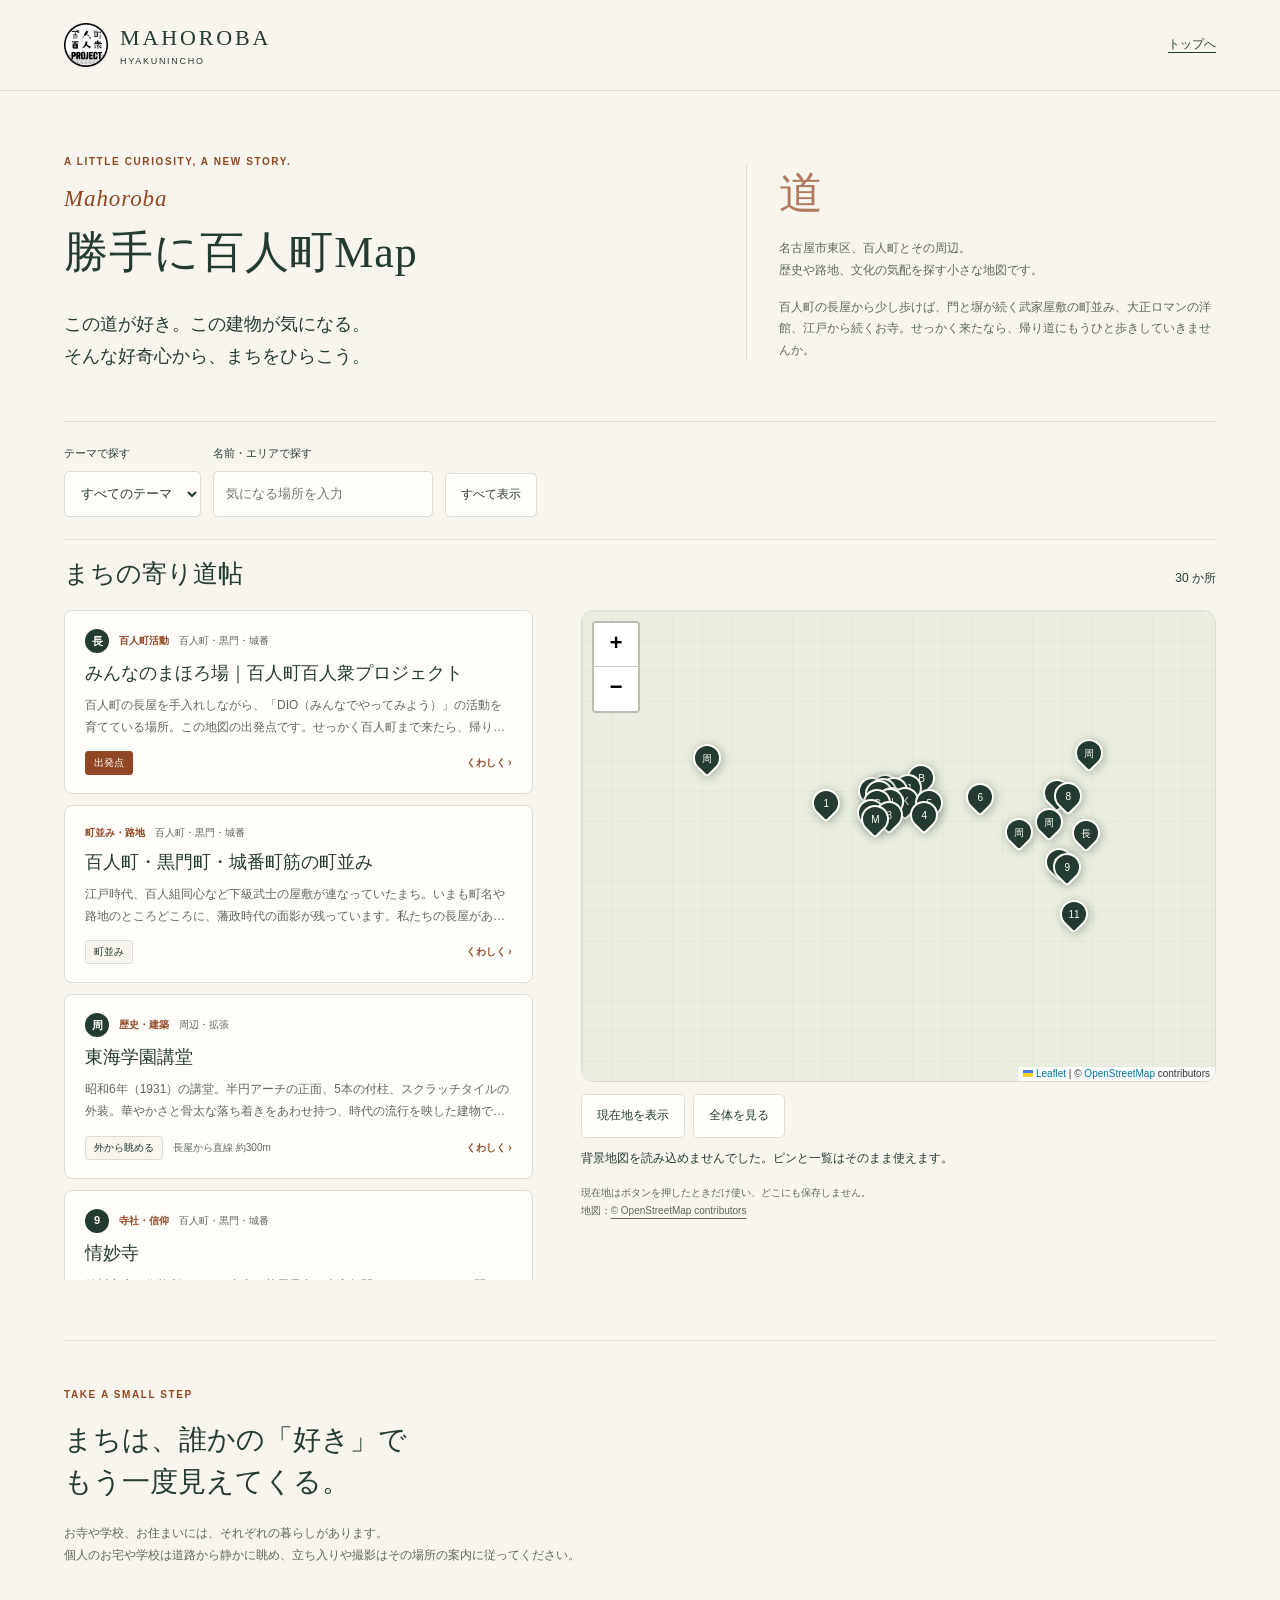
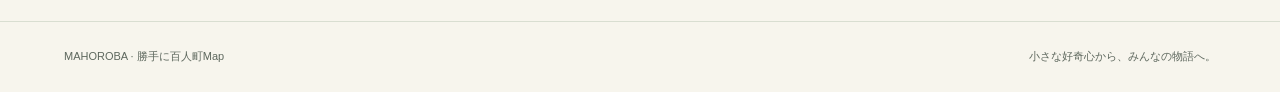
==== commit 564c6d1b: "カードの案内を充実させ、画面の言葉を来訪者向けに見直す - spot-guides.js を新設：30か所の案内文を公式資料（二葉館「周辺散策」・名古屋市・東区散策コース）から要約し、出典を明記 - " ====
--- a/public/hyakunincho-map/index.html
+++ b/public/hyakunincho-map/index.html
@@ -3,30 +3,29 @@
 <head>
 <meta charset="utf-8"><meta name="viewport" content="width=device-width,initial-scale=1"><meta name="referrer" content="strict-origin-when-cross-origin"><meta name="theme-color" content="#f7f5ed">
 <meta http-equiv="Content-Security-Policy" content="default-src 'self'; script-src 'self'; style-src 'self' 'unsafe-inline'; img-src 'self' data: https://tile.openstreetmap.org; connect-src 'self'; object-src 'none'; base-uri 'none'; form-action 'none'">
-<title>Mahoroba勝手に百人町Map v0.1</title>
+<title>Mahoroba勝手に百人町Map</title>
+<meta name="description" content="名古屋市東区・百人町の長屋から歩いて行ける、武家屋敷の町並みやお寺、近代建築をめぐる散策マップ。">
 <link rel="icon" href="../hyakunincho/assets/display-03.png"><link rel="stylesheet" href="../mahobura-map/vendor/leaflet.css"><link rel="stylesheet" href="style.css">
 <script src="../mahobura-map/vendor/leaflet.js" defer></script><script src="app.js" type="module"></script>
 </head>
 <body>
-<a class="skip" href="#explore">スポットを探す</a>
-<div class="local-banner">ローカル試作 v0.1 <span>公開前の確認用</span></div>
+<a class="skip" href="#explore">寄り道先を探す</a>
 <header><a class="brand" href="../"><img src="../hyakunincho/assets/display-03.png" width="44" height="44" alt=""><span>MAHOROBA<small>HYAKUNINCHO</small></span></a><a href="../">トップへ</a></header>
 <main>
-<section class="intro"><div><p class="eyebrow">A LITTLE CURIOSITY, A NEW STORY.</p><h1><span>Mahoroba</span>勝手に百人町Map<small>v0.1</small></h1><p class="lead">この道が好き。この建物が気になる。<br>そんな好奇心から、まちをひらこう。</p></div><div class="intro-note"><span class="note-mark" aria-hidden="true">道</span><p>名古屋市東区、百人町とその周辺。<br>歴史や路地、文化の気配を探す小さな地図です。</p><p>公式資料の掲載は、私たちの訪問記録ではありません。場所を確かめながら、少しずつ育てていきます。</p></div></section>
-<section id="explore" aria-label="スポットを探す">
-<div class="toolbar"><div class="filters"><label for="theme">テーマで探す<select id="theme"><option value="">すべてのテーマ</option></select></label><label for="search">名前・エリアで探す<input type="search" id="search" placeholder="気になる場所を入力" maxlength="100"></label><button id="reset" type="button">絞り込みを戻す</button></div><button id="reload" type="button">データを読み直す</button></div>
-<p id="load-status" role="status" aria-live="polite">スポットを読み込んでいます。</p>
+<section class="intro"><div><p class="eyebrow">A LITTLE CURIOSITY, A NEW STORY.</p><h1><span>Mahoroba</span>勝手に百人町Map</h1><p class="lead">この道が好き。この建物が気になる。<br>そんな好奇心から、まちをひらこう。</p></div><div class="intro-note"><span class="note-mark" aria-hidden="true">道</span><p>名古屋市東区、百人町とその周辺。<br>歴史や路地、文化の気配を探す小さな地図です。</p><p>百人町の長屋から少し歩けば、門と塀が続く武家屋敷の町並み、大正ロマンの洋館、江戸から続くお寺。せっかく来たなら、帰り道にもうひと歩きしていきませんか。</p></div></section>
+<section id="explore" aria-label="寄り道先を探す">
+<div class="toolbar"><div class="filters"><label for="theme">テーマで探す<select id="theme"><option value="">すべてのテーマ</option></select></label><label for="search">名前・エリアで探す<input type="search" id="search" placeholder="気になる場所を入力" maxlength="100"></label><button id="reset" type="button">すべて表示</button></div><button id="reload" type="button" hidden>もう一度読み込む</button></div>
+<p id="load-status" role="status" aria-live="polite">寄り道先を読み込んでいます。</p>
 <div class="summary"><h2>まちの寄り道帖</h2><p id="counts">— 件</p></div>
-<p id="data-note" class="data-note"></p>
 <div class="view-switch" aria-label="表示を切り替える"><button id="show-map" type="button" aria-pressed="true" aria-controls="map-panel">地図</button><button id="show-list" type="button" aria-pressed="false" aria-controls="list-panel">一覧</button></div>
 <div class="explorer" data-view="map">
-<section id="list-panel" aria-label="スポット一覧"><div id="spots"></div><div id="empty" hidden><h3>まだ見つかりませんでした。</h3><p>別のテーマや言葉で、もう一度探してみてください。</p><button id="empty-reset" type="button">すべてのスポットに戻す</button></div></section>
-<section id="map-panel" aria-label="地図"><div class="map-shell"><div id="map" aria-label="百人町周辺の地図"></div></div><div class="map-tools"><button type="button" id="locate">現在地を表示</button><button type="button" id="clear-location" hidden>現在地を消す・取得を取り消す</button><button type="button" id="fit">地点が見える範囲へ</button></div><p id="map-status" role="status">ピンは座標を確かめた地点だけに表示します。ピンの番号・記号は一覧のカードと同じです。</p><p id="location-status" role="status"></p><p class="map-footnote">現在地はボタンを押したときだけ取得し、保存しません。現在地への自動移動はしません。<br>背景地図・ピンの座標：<a href="https://www.openstreetmap.org/copyright" target="_blank" rel="noopener noreferrer">© OpenStreetMap contributors</a>（座標はODbL） · <a href="https://www.openstreetmap.org/fixthemap" target="_blank" rel="noopener noreferrer">地図の修正について</a></p></section>
+<section id="list-panel" aria-label="寄り道先の一覧"><div id="spots"></div><div id="empty" hidden><h3>まだ見つかりませんでした。</h3><p>別のテーマや言葉で、もう一度探してみてください。</p><button id="empty-reset" type="button">すべての場所を表示</button></div></section>
+<section id="map-panel" aria-label="地図"><div class="map-shell"><div id="map" aria-label="百人町周辺の地図"></div></div><div class="map-tools"><button type="button" id="locate">現在地を表示</button><button type="button" id="clear-location" hidden>現在地を消す</button><button type="button" id="fit">全体を見る</button></div><p id="map-status" role="status">ピンをタップすると、その場所の案内が開きます。</p><p id="location-status" role="status"></p><p class="map-footnote">現在地はボタンを押したときだけ使い、どこにも保存しません。<br>地図：<a href="https://www.openstreetmap.org/copyright" target="_blank" rel="noopener noreferrer">© OpenStreetMap contributors</a></p></section>
 </div>
 </section>
-<aside class="walking-note"><p class="eyebrow">TAKE A SMALL STEP</p><h2>まちは、誰かの「好き」で<br>もう一度見えてくる。</h2><p>お寺や学校、お住まいにはそれぞれの暮らしがあります。<br>立ち入りや撮影は、その場所の案内を大切に。</p></aside>
+<aside class="walking-note"><p class="eyebrow">TAKE A SMALL STEP</p><h2>まちは、誰かの「好き」で<br>もう一度見えてくる。</h2><p>お寺や学校、お住まいには、それぞれの暮らしがあります。<br>個人のお宅や学校は道路から静かに眺め、立ち入りや撮影はその場所の案内に従ってください。</p></aside>
 </main>
-<dialog id="detail" aria-labelledby="detail-title"><div class="dialog-bar"><p class="eyebrow">A PLACE, A STORY.</p><button id="close-detail" type="button" aria-label="詳細カードを閉じる">閉じる ×</button></div><div id="detail-content"></div></dialog>
-<noscript><p class="noscript">一覧の表示にはJavaScriptが必要です。ブラウザの設定をご確認ください。</p></noscript>
+<dialog id="detail" aria-labelledby="detail-title"><div class="dialog-bar"><p class="eyebrow">A PLACE, A STORY.</p><button id="close-detail" type="button" aria-label="案内を閉じる">閉じる ×</button></div><div id="detail-content"></div></dialog>
+<noscript><p class="noscript">地図と一覧の表示にはJavaScriptが必要です。ブラウザの設定をご確認ください。</p></noscript>
 <footer>MAHOROBA · 勝手に百人町Map <span>小さな好奇心から、みんなの物語へ。</span></footer>
 </body></html>
--- a/public/hyakunincho-map/style.css
+++ b/public/hyakunincho-map/style.css
@@ -1,5 +1,5 @@
-:root{--paper:#f7f5ed;--white:#fffefa;--ink:#243b31;--muted:#5e685e;--line:#d9ded1;--accent:#914724;--soft:#e9eddf;--serif:'Hiragino Mincho ProN','Yu Mincho',Georgia,serif;--sans:'Hiragino Kaku Gothic ProN','Yu Gothic',Meiryo,sans-serif}*{box-sizing:border-box}body{margin:0;background:var(--paper);color:var(--ink);font-family:var(--sans);font-size:14px;line-height:1.8}button,input,select{font:inherit;color:inherit}button,a,input,select{-webkit-tap-highlight-color:transparent}button{cursor:pointer;background:var(--white);border:1px solid var(--line);padding:10px 15px;min-height:44px;border-radius:5px}button:hover{background:var(--soft)}button:disabled{cursor:wait;opacity:.65}a{color:inherit;text-underline-offset:4px}button:focus-visible,a:focus-visible,input:focus-visible,select:focus-visible{outline:3px solid var(--accent);outline-offset:3px}[hidden]{display:none!important}.skip{position:fixed;left:12px;top:-100px;z-index:2000;background:var(--white);padding:10px}.skip:focus{top:10px}.local-banner{background:var(--ink);color:var(--white);padding:6px 5%;font-size:11px;display:flex;justify-content:space-between}header{display:flex;justify-content:space-between;align-items:center;padding:23px 5%;border-bottom:1px solid var(--line);gap:20px}header>a:last-child{font-size:12px;min-height:44px;display:flex;align-items:center}.brand{display:flex;gap:12px;align-items:center;text-decoration:none;font:22px Georgia,serif;letter-spacing:.13em}.brand img{width:44px;height:44px}.brand small{display:block;font:9px var(--sans);letter-spacing:.19em;margin-top:5px}main{max-width:1320px;padding:0 5%;margin:auto}h1,h2,h3,p{margin:0}h1,h2,h3{font-family:var(--serif);font-weight:500;line-height:1.5}h1{font-size:clamp(25px,3.5vw,44px);letter-spacing:.02em}h1 span{display:block;font:italic 23px Georgia,serif;margin-bottom:8px;color:var(--accent)}h1 small{font:11px var(--sans);margin-left:9px;white-space:nowrap}.intro{display:grid;grid-template-columns:1.3fr 1fr;gap:70px;padding:62px 0 48px;align-items:center}.eyebrow{font-size:10px;letter-spacing:.16em;font-weight:700;color:var(--accent);margin-bottom:15px}.lead{font-family:var(--serif);font-size:18px;margin-top:22px}.intro-note{border-left:1px solid var(--line);padding-left:32px;position:relative;font-size:12px;color:var(--muted)}.intro-note p+p{margin-top:15px}.note-mark{display:block;font:44px var(--serif);color:var(--accent);opacity:.7;margin-bottom:15px}.toolbar{border-block:1px solid var(--line);display:flex;align-items:end;justify-content:space-between;padding:22px 0;gap:15px}.filters{display:flex;gap:12px;align-items:end}.filters label{font-size:11px;display:grid;gap:7px}input,select{display:block;min-height:46px;min-width:0;background:var(--white);border:1px solid var(--line);border-radius:5px;padding:9px 12px;font-size:13px}select{max-width:100%}input{width:220px}.toolbar button{font-size:12px;white-space:nowrap}#load-status{font-size:12px;padding:9px 0;min-height:39px;color:var(--muted)}.summary{display:flex;justify-content:space-between;align-items:baseline;gap:20px;margin-top:15px}.summary h2{font-size:25px}.summary p{font-size:12px;white-space:nowrap}.data-note{font-size:11px;margin:8px 0 22px;color:var(--muted)}.explorer{display:grid;grid-template-columns:minmax(0,1fr) minmax(0,1.3fr);gap:28px;align-items:start}#list-panel{min-width:0}#spots{display:grid;gap:11px}.spot{display:block;text-align:left;width:100%;border:1px solid var(--line);background:var(--white);padding:18px 20px;border-radius:8px;position:relative}.spot[aria-current=true]{border:2px solid var(--accent);padding:17px 19px}.spot-top{display:flex;gap:10px;align-items:center;flex-wrap:wrap;font-size:10px;color:var(--muted);margin-bottom:7px}.theme{color:var(--accent);font-weight:700}.spot h3{font-size:18px;padding-right:15px;overflow-wrap:anywhere}.spot-description{font-size:12px;color:var(--muted);margin-top:8px;display:-webkit-box;-webkit-box-orient:vertical;-webkit-line-clamp:2;overflow:hidden}.spot-bottom{display:flex;justify-content:space-between;align-items:center;gap:12px;margin-top:13px;font-size:10px}.status{border:1px solid var(--line);padding:2px 8px;border-radius:3px;background:var(--paper)}.status.verified{background:var(--soft)}#map-panel{position:sticky;top:20px;min-width:0}.map-shell{position:relative;border:1px solid var(--line);border-radius:12px;overflow:hidden}#map{height:470px;width:100%;z-index:0;background-color:#e9eddf;background-image:linear-gradient(#d9ded16b 1px,transparent 1px),linear-gradient(90deg,#d9ded16b 1px,transparent 1px);background-size:30px 30px}.map-tools{display:flex;flex-wrap:wrap;gap:8px;margin-top:12px}.map-tools button{font-size:12px}#map-status,#location-status{font-size:12px;margin-top:10px}.map-footnote{font-size:10px;color:var(--muted);margin-top:14px}.view-switch{display:none}#empty{padding:40px 20px;background:var(--soft);border-radius:8px}#empty h3{font-size:22px}#empty p{margin:15px 0;font-size:13px}.walking-note{margin:60px 0 0;padding:45px 0 55px;border-top:1px solid var(--line)}.walking-note h2{font-size:28px}.walking-note>p:last-child{font-size:12px;color:var(--muted);margin-top:20px}footer{display:flex;justify-content:space-between;padding:25px 5%;border-top:1px solid var(--line);font-size:11px;color:var(--muted);gap:20px}dialog{width:min(580px,calc(100% - 30px));max-height:85dvh;padding:27px;border:1px solid var(--line);border-radius:14px;background:var(--white);color:var(--ink)}dialog::backdrop{background:#16261ee0}.dialog-bar{display:flex;justify-content:space-between;align-items:center;gap:15px;margin-bottom:24px}.dialog-bar .eyebrow{margin:0}#close-detail{font-size:12px}#detail-title{font-size:27px;overflow-wrap:anywhere}.detail-tags{font-size:12px;color:var(--accent);margin:12px 0}.detail-description{font-size:14px;margin:18px 0}.detail-facts{background:var(--paper);padding:16px;border-radius:7px;font-size:12px}.detail-facts p+p{margin-top:9px}.detail-facts ul{padding-left:20px;margin:7px 0}.detail-source{margin:18px 0;display:inline-flex;align-items:center;min-height:44px;font-size:12px}.detail-map{display:block;background:var(--ink);color:var(--white);width:100%}.leaflet-control-zoom a{width:44px!important;height:44px!important;line-height:44px!important}.leaflet-control-attribution{font-size:10px!important}.spot-pin{border:0;background:none}.pin-dot{display:grid;place-items:center;width:44px;height:44px;background:var(--ink);color:var(--white);border:3px solid var(--white);border-radius:50% 50% 50% 4px;transform:rotate(-45deg);box-shadow:0 2px 10px #243b3155}.pin-dot span{transform:rotate(45deg);font-size:12px}.spot-pin.selected .pin-dot{background:var(--accent);box-shadow:0 0 0 4px #91472444}.noscript{padding:30px}#map:focus-visible{outline:3px solid var(--accent);outline-offset:-3px}
-@media(min-width:761px){#list-panel{max-height:670px;overflow:auto;scrollbar-gutter:stable;padding-right:5px}}@media(max-width:1000px){.intro{gap:35px}.toolbar{align-items:stretch;flex-direction:column}.toolbar>button{align-self:flex-end}.filters{flex-wrap:wrap}input{width:240px}.explorer{gap:18px;grid-template-columns:minmax(0,1fr) minmax(0,1fr)}}@media(max-width:760px){main{padding:0 20px;display:flex;flex-direction:column}#explore{display:flex;flex-direction:column;order:-1}.view-switch{order:-2}.toolbar{order:-1}#load-status,.summary,.data-note{order:1}.walking-note{order:1}header{padding:18px 20px}.brand{font-size:18px}.brand img{width:37px;height:37px}header>a:last-child{font-size:10px}.intro{display:block;padding:36px 0 29px}h1{font-size:28px}h1 span{font-size:21px}h1 small{font-size:10px}.eyebrow{font-size:9px}.lead{font-size:17px;margin-top:17px}.intro-note{margin-top:25px;padding-left:16px;font-size:11px}.note-mark{display:none}.intro-note p+p{margin-top:9px}.toolbar{padding:18px 0;gap:12px}.filters{display:grid;grid-template-columns:1fr 1fr;gap:10px}.filters label{min-width:0}input{width:100%}.filters button{grid-column:1/3;justify-self:start;font-size:11px}.toolbar>button{font-size:11px;align-self:start}.summary{display:block;margin-top:14px}.summary h2{font-size:24px}.summary p{font-size:11px;margin-top:7px}.data-note{margin-bottom:15px}.view-switch{display:grid;grid-template-columns:1fr 1fr;margin:15px 0 0;gap:8px}.view-switch button[aria-pressed=true]{background:var(--ink);color:var(--white);border-color:var(--ink)}.explorer{display:block}.explorer[data-view=list] #map-panel,.explorer[data-view=map] #list-panel{display:none}#map-panel{position:static}#map{height:420px}.spot{padding:17px}.spot[aria-current=true]{padding:16px}.spot h3{font-size:18px}.walking-note{margin-top:35px;padding:32px 0}.walking-note h2{font-size:25px}footer{flex-direction:column;gap:7px;padding:23px 20px}dialog{padding:22px}.dialog-bar{margin-bottom:18px}#detail-title{font-size:24px}}@media(prefers-reduced-motion:reduce){*{scroll-behavior:auto!important}}
+:root{--paper:#f7f5ed;--white:#fffefa;--ink:#243b31;--muted:#5e685e;--line:#d9ded1;--accent:#914724;--soft:#e9eddf;--serif:'Hiragino Mincho ProN','Yu Mincho',Georgia,serif;--sans:'Hiragino Kaku Gothic ProN','Yu Gothic',Meiryo,sans-serif}*{box-sizing:border-box}body{margin:0;background:var(--paper);color:var(--ink);font-family:var(--sans);font-size:14px;line-height:1.8}button,input,select{font:inherit;color:inherit}button,a,input,select{-webkit-tap-highlight-color:transparent}button{cursor:pointer;background:var(--white);border:1px solid var(--line);padding:10px 15px;min-height:44px;border-radius:5px}button:hover{background:var(--soft)}button:disabled{cursor:wait;opacity:.65}a{color:inherit;text-underline-offset:4px}button:focus-visible,a:focus-visible,input:focus-visible,select:focus-visible{outline:3px solid var(--accent);outline-offset:3px}[hidden]{display:none!important}.skip{position:fixed;left:12px;top:-100px;z-index:2000;background:var(--white);padding:10px}.skip:focus{top:10px}header{display:flex;justify-content:space-between;align-items:center;padding:23px 5%;border-bottom:1px solid var(--line);gap:20px}header>a:last-child{font-size:12px;min-height:44px;display:flex;align-items:center}.brand{display:flex;gap:12px;align-items:center;text-decoration:none;font:22px Georgia,serif;letter-spacing:.13em}.brand img{width:44px;height:44px}.brand small{display:block;font:9px var(--sans);letter-spacing:.19em;margin-top:5px}main{max-width:1320px;padding:0 5%;margin:auto}h1,h2,h3,p{margin:0}h1,h2,h3{font-family:var(--serif);font-weight:500;line-height:1.5}h1{font-size:clamp(25px,3.5vw,44px);letter-spacing:.02em}h1 span{display:block;font:italic 23px Georgia,serif;margin-bottom:8px;color:var(--accent)}h1 small{font:11px var(--sans);margin-left:9px;white-space:nowrap}.intro{display:grid;grid-template-columns:1.3fr 1fr;gap:70px;padding:62px 0 48px;align-items:center}.eyebrow{font-size:10px;letter-spacing:.16em;font-weight:700;color:var(--accent);margin-bottom:15px}.lead{font-family:var(--serif);font-size:18px;margin-top:22px}.intro-note{border-left:1px solid var(--line);padding-left:32px;position:relative;font-size:12px;color:var(--muted)}.intro-note p+p{margin-top:15px}.note-mark{display:block;font:44px var(--serif);color:var(--accent);opacity:.7;margin-bottom:15px}.toolbar{border-block:1px solid var(--line);display:flex;align-items:end;justify-content:space-between;padding:22px 0;gap:15px}.filters{display:flex;gap:12px;align-items:end}.filters label{font-size:11px;display:grid;gap:7px}input,select{display:block;min-height:46px;min-width:0;background:var(--white);border:1px solid var(--line);border-radius:5px;padding:9px 12px;font-size:13px}select{max-width:100%}input{width:220px}.toolbar button{font-size:12px;white-space:nowrap}#load-status{font-size:12px;padding:9px 0;min-height:39px;color:var(--muted)}.summary{display:flex;justify-content:space-between;align-items:baseline;gap:20px;margin-top:15px}.summary h2{font-size:25px}.summary p{font-size:12px;white-space:nowrap}.explorer{display:grid;grid-template-columns:minmax(0,1fr) minmax(0,1.3fr);gap:28px;align-items:start}#list-panel{min-width:0}#spots{display:grid;gap:11px}.spot{display:block;text-align:left;width:100%;border:1px solid var(--line);background:var(--white);padding:18px 20px;border-radius:8px;position:relative}.spot[aria-current=true]{border:2px solid var(--accent);padding:17px 19px}.spot-top{display:flex;gap:10px;align-items:center;flex-wrap:wrap;font-size:10px;color:var(--muted);margin-bottom:7px}.theme{color:var(--accent);font-weight:700}.spot h3{font-size:18px;padding-right:15px;overflow-wrap:anywhere}.spot-description{font-size:12px;color:var(--muted);margin-top:8px;display:-webkit-box;-webkit-box-orient:vertical;-webkit-line-clamp:2;overflow:hidden}.spot-bottom{display:flex;justify-content:space-between;align-items:center;gap:12px;margin-top:13px;font-size:10px}.status{border:1px solid var(--line);padding:2px 8px;border-radius:3px;background:var(--paper)}.status.verified{background:var(--soft)}#map-panel{position:sticky;top:20px;min-width:0}.map-shell{position:relative;border:1px solid var(--line);border-radius:12px;overflow:hidden}#map{height:470px;width:100%;z-index:0;background-color:#e9eddf;background-image:linear-gradient(#d9ded16b 1px,transparent 1px),linear-gradient(90deg,#d9ded16b 1px,transparent 1px);background-size:30px 30px}.map-tools{display:flex;flex-wrap:wrap;gap:8px;margin-top:12px}.map-tools button{font-size:12px}#map-status,#location-status{font-size:12px;margin-top:10px}.map-footnote{font-size:10px;color:var(--muted);margin-top:14px}.view-switch{display:none}#empty{padding:40px 20px;background:var(--soft);border-radius:8px}#empty h3{font-size:22px}#empty p{margin:15px 0;font-size:13px}.walking-note{margin:60px 0 0;padding:45px 0 55px;border-top:1px solid var(--line)}.walking-note h2{font-size:28px}.walking-note>p:last-child{font-size:12px;color:var(--muted);margin-top:20px}footer{display:flex;justify-content:space-between;padding:25px 5%;border-top:1px solid var(--line);font-size:11px;color:var(--muted);gap:20px}dialog{width:min(580px,calc(100% - 30px));max-height:85dvh;padding:27px;border:1px solid var(--line);border-radius:14px;background:var(--white);color:var(--ink)}dialog::backdrop{background:#16261ee0}.dialog-bar{display:flex;justify-content:space-between;align-items:center;gap:15px;margin-bottom:24px}.dialog-bar .eyebrow{margin:0}#close-detail{font-size:12px}#detail-title{font-size:27px;overflow-wrap:anywhere}.detail-tags{font-size:12px;color:var(--accent);margin:12px 0}.detail-description{font-size:14px;margin:18px 0}.detail-facts{background:var(--paper);padding:16px;border-radius:7px;font-size:12px}.detail-facts p+p{margin-top:9px}.detail-facts ul{padding-left:20px;margin:7px 0}.detail-source{margin:18px 0;display:inline-flex;align-items:center;min-height:44px;font-size:12px}.detail-map{display:block;background:var(--ink);color:var(--white);width:100%}.leaflet-control-zoom a{width:44px!important;height:44px!important;line-height:44px!important}.leaflet-control-attribution{font-size:10px!important}.spot-pin{border:0;background:none}.pin-dot{display:grid;place-items:center;width:44px;height:44px;background:var(--ink);color:var(--white);border:3px solid var(--white);border-radius:50% 50% 50% 4px;transform:rotate(-45deg);box-shadow:0 2px 10px #243b3155}.pin-dot span{transform:rotate(45deg);font-size:12px}.spot-pin.selected .pin-dot{background:var(--accent);box-shadow:0 0 0 4px #91472444}.noscript{padding:30px}#map:focus-visible{outline:3px solid var(--accent);outline-offset:-3px}
+@media(min-width:761px){#list-panel{max-height:670px;overflow:auto;scrollbar-gutter:stable;padding-right:5px}}@media(max-width:1000px){.intro{gap:35px}.toolbar{align-items:stretch;flex-direction:column}.toolbar>button{align-self:flex-end}.filters{flex-wrap:wrap}input{width:240px}.explorer{gap:18px;grid-template-columns:minmax(0,1fr) minmax(0,1fr)}}@media(max-width:760px){main{padding:0 20px;display:flex;flex-direction:column}#explore{display:flex;flex-direction:column;order:-1}.view-switch{order:-2}.toolbar{order:-1}#load-status,.summary,.walking-note{order:1}header{padding:18px 20px}.brand{font-size:18px}.brand img{width:37px;height:37px}header>a:last-child{font-size:10px}.intro{display:block;padding:36px 0 29px}h1{font-size:28px}h1 span{font-size:21px}h1 small{font-size:10px}.eyebrow{font-size:9px}.lead{font-size:17px;margin-top:17px}.intro-note{margin-top:25px;padding-left:16px;font-size:11px}.note-mark{display:none}.intro-note p+p{margin-top:9px}.toolbar{padding:18px 0;gap:12px}.filters{display:grid;grid-template-columns:1fr 1fr;gap:10px}.filters label{min-width:0}input{width:100%}.filters button{grid-column:1/3;justify-self:start;font-size:11px}.toolbar>button{font-size:11px;align-self:start}.summary{display:block;margin-top:14px}.summary h2{font-size:24px}.summary p{font-size:11px;margin-top:7px}.view-switch{display:grid;grid-template-columns:1fr 1fr;margin:15px 0 0;gap:8px}.view-switch button[aria-pressed=true]{background:var(--ink);color:var(--white);border-color:var(--ink)}.explorer{display:block}.explorer[data-view=list] #map-panel,.explorer[data-view=map] #list-panel{display:none}#map-panel{position:static}#map{height:420px}.spot{padding:17px}.spot[aria-current=true]{padding:16px}.spot h3{font-size:18px}.walking-note{margin-top:35px;padding:32px 0}.walking-note h2{font-size:25px}footer{flex-direction:column;gap:7px;padding:23px 20px}dialog{padding:22px}.dialog-bar{margin-bottom:18px}#detail-title{font-size:24px}}@media(prefers-reduced-motion:reduce){*{scroll-behavior:auto!important}}
 
 .detail-artwork{margin:18px 0 22px;padding:0;background:var(--paper);border:1px solid var(--line);border-radius:8px;overflow:hidden}.detail-artwork img{display:block;width:100%;height:auto;object-fit:contain}.detail-artwork figcaption{font-size:11px;color:var(--accent);padding:11px 14px 0}.artwork-note{font-size:10px;color:var(--muted);line-height:1.7;padding:7px 14px 13px}#detail:has(.detail-artwork){max-height:92dvh}
 
@@ -16,3 +16,4 @@
 #map[data-zoom=far] .pin-dot{width:28px;height:28px;border-width:2px}
 #map[data-zoom=far] .pin-dot span{font-size:10px}
 .spot-pin.selected{z-index:1000!important}
+#load-status.quiet{position:absolute;width:1px;height:1px;overflow:hidden;clip:rect(0 0 0 0);white-space:nowrap;min-height:0;padding:0}.summary{margin-bottom:18px}.spot-meta{display:flex;flex-wrap:wrap;gap:6px 10px;align-items:center}.kind{border:1px solid var(--line);padding:2px 8px;border-radius:3px;background:var(--paper)}.kind-visit{background:var(--soft)}.kind-base{background:var(--accent);color:var(--white);border-color:var(--accent)}.distance{color:var(--muted)}.more{white-space:nowrap;color:var(--accent);font-weight:700}.detail-facts{display:grid;grid-template-columns:auto 1fr;gap:6px 14px;margin:18px 0 0}.detail-facts dt{font-weight:700;white-space:nowrap}.detail-facts dd{margin:0}.detail-note{font-size:11px;color:var(--muted);margin-top:8px}.detail-manners{font-size:12px;margin-top:14px;padding:10px 12px;border-left:3px solid var(--accent);background:var(--paper)}.detail-actions{display:grid;gap:8px;margin-top:18px}.detail-actions a{display:flex;align-items:center;justify-content:center;min-height:46px;border:1px solid var(--line);border-radius:5px;padding:8px 12px;font-size:13px;text-decoration:none;text-align:center;background:var(--white)}.detail-actions .detail-route{background:var(--accent);border-color:var(--accent);color:var(--white)}.detail-source{display:block;min-height:0;margin:16px 0 0;font-size:11px;color:var(--muted)}
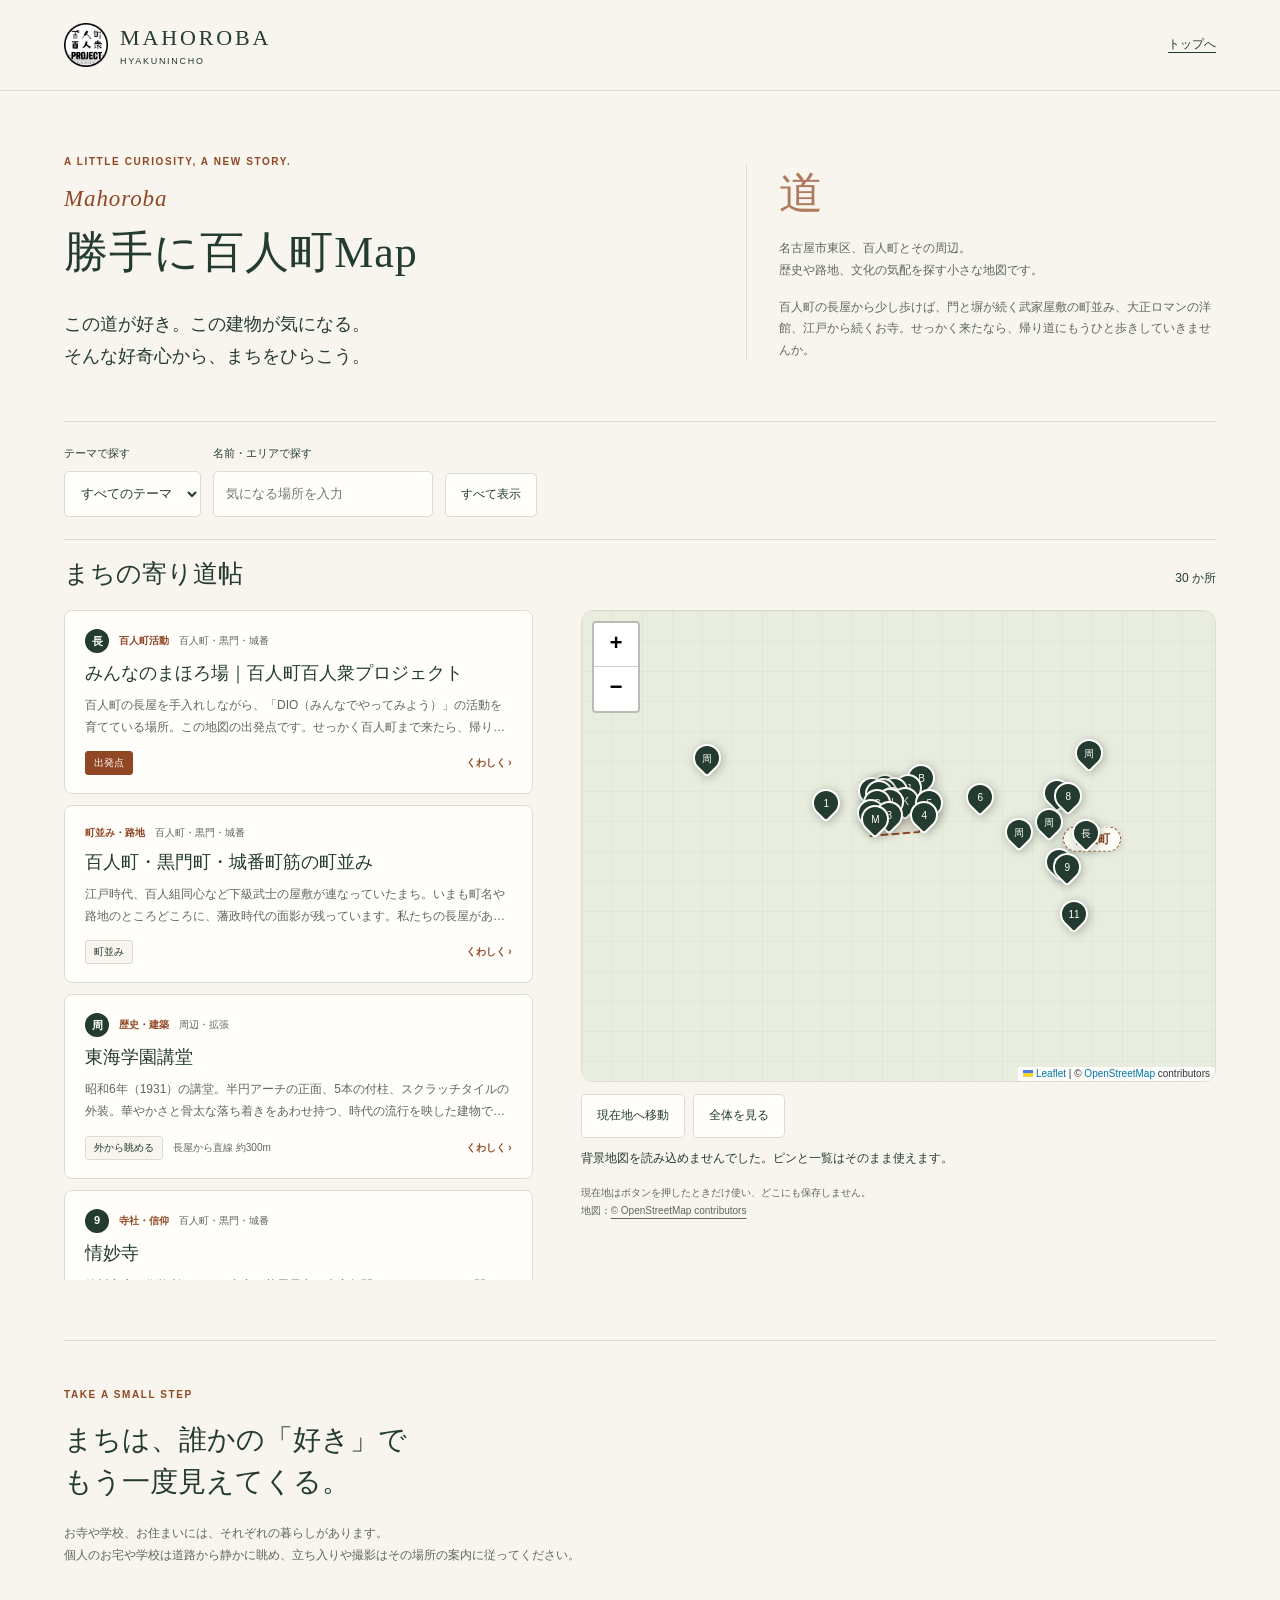
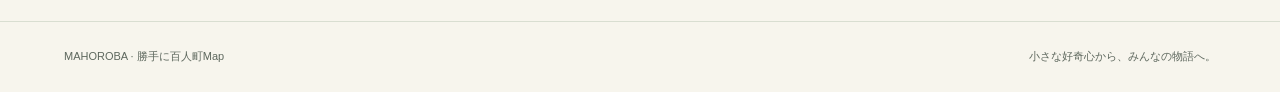
==== commit 87508c8b: "現在地ボタンで現在地へ移動し、一覧を近い順に並べ替える - 「現在地へ移動」：長屋から5km以内なら地図を現在地へ移動（ズーム16以上）。遠いときは地図を動かさず伝える - 現在地が分かったら、一覧を" ====
--- a/public/hyakunincho-map/index.html
+++ b/public/hyakunincho-map/index.html
@@ -20,7 +20,7 @@
 <div class="view-switch" aria-label="表示を切り替える"><button id="show-map" type="button" aria-pressed="true" aria-controls="map-panel">地図</button><button id="show-list" type="button" aria-pressed="false" aria-controls="list-panel">一覧</button></div>
 <div class="explorer" data-view="map">
 <section id="list-panel" aria-label="寄り道先の一覧"><div id="spots"></div><div id="empty" hidden><h3>まだ見つかりませんでした。</h3><p>別のテーマや言葉で、もう一度探してみてください。</p><button id="empty-reset" type="button">すべての場所を表示</button></div></section>
-<section id="map-panel" aria-label="地図"><div class="map-shell"><div id="map" aria-label="百人町周辺の地図"></div></div><div class="map-tools"><button type="button" id="locate">現在地を表示</button><button type="button" id="clear-location" hidden>現在地を消す</button><button type="button" id="fit">全体を見る</button></div><p id="map-status" role="status">ピンをタップすると、その場所の案内が開きます。</p><p id="location-status" role="status"></p><p class="map-footnote">現在地はボタンを押したときだけ使い、どこにも保存しません。<br>地図：<a href="https://www.openstreetmap.org/copyright" target="_blank" rel="noopener noreferrer">© OpenStreetMap contributors</a></p></section>
+<section id="map-panel" aria-label="地図"><div class="map-shell"><div id="map" aria-label="百人町周辺の地図"></div></div><div class="map-tools"><button type="button" id="locate">現在地へ移動</button><button type="button" id="clear-location" hidden>現在地を消す</button><button type="button" id="fit">全体を見る</button></div><p id="map-status" role="status">ピンをタップすると、その場所の案内が開きます。</p><p id="location-status" role="status"></p><p class="map-footnote">現在地はボタンを押したときだけ使い、どこにも保存しません。<br>地図：<a href="https://www.openstreetmap.org/copyright" target="_blank" rel="noopener noreferrer">© OpenStreetMap contributors</a></p></section>
 </div>
 </section>
 <aside class="walking-note"><p class="eyebrow">TAKE A SMALL STEP</p><h2>まちは、誰かの「好き」で<br>もう一度見えてくる。</h2><p>お寺や学校、お住まいには、それぞれの暮らしがあります。<br>個人のお宅や学校は道路から静かに眺め、立ち入りや撮影はその場所の案内に従ってください。</p></aside>
--- a/public/hyakunincho-map/style.css
+++ b/public/hyakunincho-map/style.css
@@ -17,3 +17,4 @@
 #map[data-zoom=far] .pin-dot span{font-size:10px}
 .spot-pin.selected{z-index:1000!important}
 #load-status.quiet{position:absolute;width:1px;height:1px;overflow:hidden;clip:rect(0 0 0 0);white-space:nowrap;min-height:0;padding:0}.summary{margin-bottom:18px}.spot-meta{display:flex;flex-wrap:wrap;gap:6px 10px;align-items:center}.kind{border:1px solid var(--line);padding:2px 8px;border-radius:3px;background:var(--paper)}.kind-visit{background:var(--soft)}.kind-base{background:var(--accent);color:var(--white);border-color:var(--accent)}.distance{color:var(--muted)}.more{white-space:nowrap;color:var(--accent);font-weight:700}.detail-facts{display:grid;grid-template-columns:auto 1fr;gap:6px 14px;margin:18px 0 0}.detail-facts dt{font-weight:700;white-space:nowrap}.detail-facts dd{margin:0}.detail-note{font-size:11px;color:var(--muted);margin-top:8px}.detail-manners{font-size:12px;margin-top:14px;padding:10px 12px;border-left:3px solid var(--accent);background:var(--paper)}.detail-actions{display:grid;gap:8px;margin-top:18px}.detail-actions a{display:flex;align-items:center;justify-content:center;min-height:46px;border:1px solid var(--line);border-radius:5px;padding:8px 12px;font-size:13px;text-decoration:none;text-align:center;background:var(--white)}.detail-actions .detail-route{background:var(--accent);border-color:var(--accent);color:var(--white)}.detail-source{display:block;min-height:0;margin:16px 0 0;font-size:11px;color:var(--muted)}
+.area-shape.selected{stroke-width:4;fill-opacity:.2}.area-pin{border:0;background:none}.area-pin span{display:inline-block;transform:translate(-50%,-50%);white-space:nowrap;padding:3px 10px;border-radius:999px;background:#fffefae6;border:1.5px dashed var(--accent);color:var(--accent);font:700 12px var(--sans);box-shadow:0 1px 6px #243b3133}.area-pin.selected span{background:var(--accent);color:var(--white);border-style:solid}
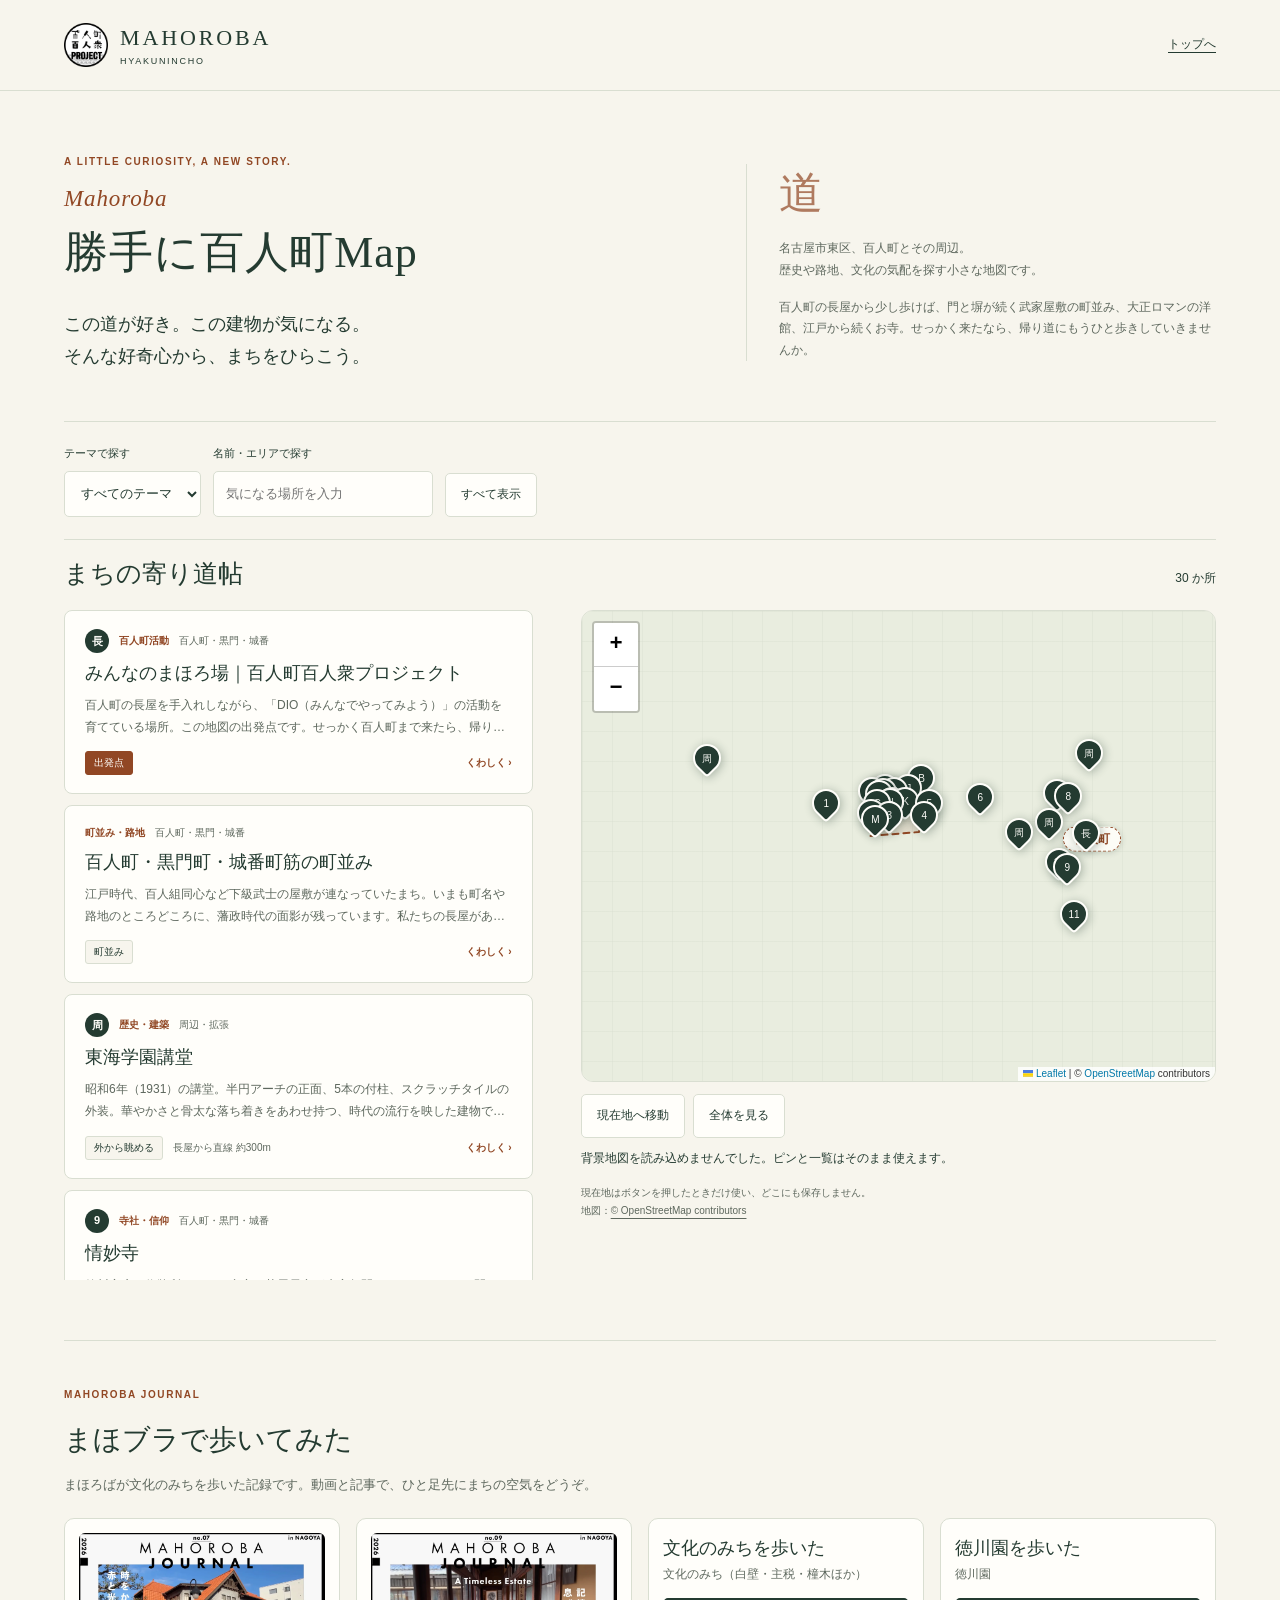
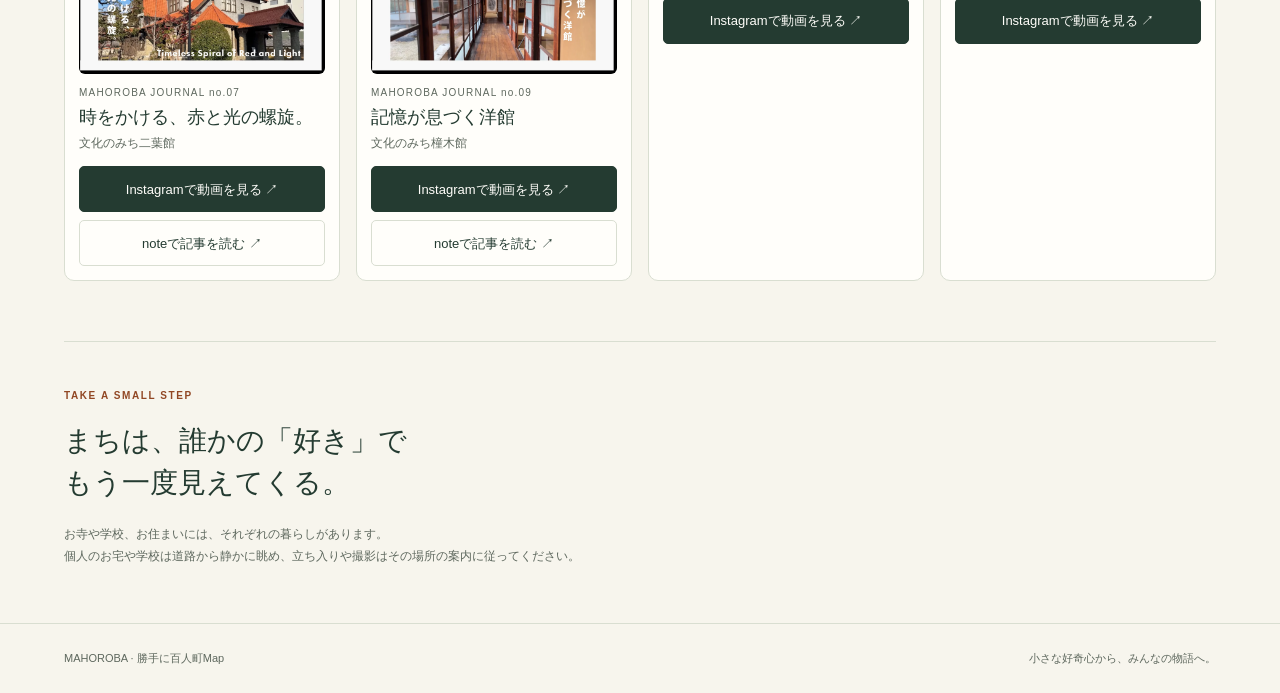
==== commit 450b2d5d: "まほブラの散策記録（表紙・Instagram・note）をカードとページにつなげる - stories.js を新設：二葉館（JOURNAL no.07）・橦木館（no.09）は表紙・Instagra" ====
--- a/public/hyakunincho-map/index.html
+++ b/public/hyakunincho-map/index.html
@@ -23,6 +23,7 @@
 <section id="map-panel" aria-label="地図"><div class="map-shell"><div id="map" aria-label="百人町周辺の地図"></div></div><div class="map-tools"><button type="button" id="locate">現在地へ移動</button><button type="button" id="clear-location" hidden>現在地を消す</button><button type="button" id="fit">全体を見る</button></div><p id="map-status" role="status">ピンをタップすると、その場所の案内が開きます。</p><p id="location-status" role="status"></p><p class="map-footnote">現在地はボタンを押したときだけ使い、どこにも保存しません。<br>地図：<a href="https://www.openstreetmap.org/copyright" target="_blank" rel="noopener noreferrer">© OpenStreetMap contributors</a></p></section>
 </div>
 </section>
+<section class="journal" aria-labelledby="journal-title"><p class="eyebrow">MAHOROBA JOURNAL</p><h2 id="journal-title">まほブラで歩いてみた</h2><p class="journal-lead">まほろばが文化のみちを歩いた記録です。動画と記事で、ひと足先にまちの空気をどうぞ。</p><div id="journal-list" class="journal-list"></div></section>
 <aside class="walking-note"><p class="eyebrow">TAKE A SMALL STEP</p><h2>まちは、誰かの「好き」で<br>もう一度見えてくる。</h2><p>お寺や学校、お住まいには、それぞれの暮らしがあります。<br>個人のお宅や学校は道路から静かに眺め、立ち入りや撮影はその場所の案内に従ってください。</p></aside>
 </main>
 <dialog id="detail" aria-labelledby="detail-title"><div class="dialog-bar"><p class="eyebrow">A PLACE, A STORY.</p><button id="close-detail" type="button" aria-label="案内を閉じる">閉じる ×</button></div><div id="detail-content"></div></dialog>
--- a/public/hyakunincho-map/style.css
+++ b/public/hyakunincho-map/style.css
@@ -18,3 +18,4 @@
 .spot-pin.selected{z-index:1000!important}
 #load-status.quiet{position:absolute;width:1px;height:1px;overflow:hidden;clip:rect(0 0 0 0);white-space:nowrap;min-height:0;padding:0}.summary{margin-bottom:18px}.spot-meta{display:flex;flex-wrap:wrap;gap:6px 10px;align-items:center}.kind{border:1px solid var(--line);padding:2px 8px;border-radius:3px;background:var(--paper)}.kind-visit{background:var(--soft)}.kind-base{background:var(--accent);color:var(--white);border-color:var(--accent)}.distance{color:var(--muted)}.more{white-space:nowrap;color:var(--accent);font-weight:700}.detail-facts{display:grid;grid-template-columns:auto 1fr;gap:6px 14px;margin:18px 0 0}.detail-facts dt{font-weight:700;white-space:nowrap}.detail-facts dd{margin:0}.detail-note{font-size:11px;color:var(--muted);margin-top:8px}.detail-manners{font-size:12px;margin-top:14px;padding:10px 12px;border-left:3px solid var(--accent);background:var(--paper)}.detail-actions{display:grid;gap:8px;margin-top:18px}.detail-actions a{display:flex;align-items:center;justify-content:center;min-height:46px;border:1px solid var(--line);border-radius:5px;padding:8px 12px;font-size:13px;text-decoration:none;text-align:center;background:var(--white)}.detail-actions .detail-route{background:var(--accent);border-color:var(--accent);color:var(--white)}.detail-source{display:block;min-height:0;margin:16px 0 0;font-size:11px;color:var(--muted)}
 .area-shape.selected{stroke-width:4;fill-opacity:.2}.area-pin{border:0;background:none}.area-pin span{display:inline-block;transform:translate(-50%,-50%);white-space:nowrap;padding:3px 10px;border-radius:999px;background:#fffefae6;border:1.5px dashed var(--accent);color:var(--accent);font:700 12px var(--sans);box-shadow:0 1px 6px #243b3133}.area-pin.selected span{background:var(--accent);color:var(--white);border-style:solid}
+.story-mark{color:var(--accent);font-weight:700;white-space:nowrap}.story{margin:18px 0 0;padding:14px;border:1px solid var(--line);border-radius:10px;background:var(--paper)}.story img{display:block;width:100%;height:auto;border-radius:6px;margin-bottom:10px}.story-heading{font-size:11px;font-weight:700;letter-spacing:.08em;color:var(--accent);margin-bottom:10px}.story-issue{font-size:10px;letter-spacing:.12em;color:var(--muted)}.story-title{font-size:18px;margin-top:2px}.story-place{font-size:12px;color:var(--muted);margin-top:2px}.story-links{display:grid;gap:8px;margin-top:12px}.story-links a{display:flex;align-items:center;justify-content:center;min-height:46px;border:1px solid var(--line);border-radius:5px;padding:8px 12px;font-size:13px;text-decoration:none;background:var(--white);text-align:center}.story-links .story-instagram{background:var(--ink);border-color:var(--ink);color:var(--white)}.journal{margin-top:60px;padding-top:45px;border-top:1px solid var(--line)}.journal h2{font-size:28px}.journal-lead{font-size:13px;color:var(--muted);margin-top:12px}.journal-list{display:grid;grid-template-columns:repeat(auto-fill,minmax(260px,1fr));gap:16px;margin-top:22px}.journal-list .story{margin:0;background:var(--white)}@media(max-width:760px){.journal{order:1;margin-top:35px;padding-top:32px}.journal h2{font-size:24px}}
